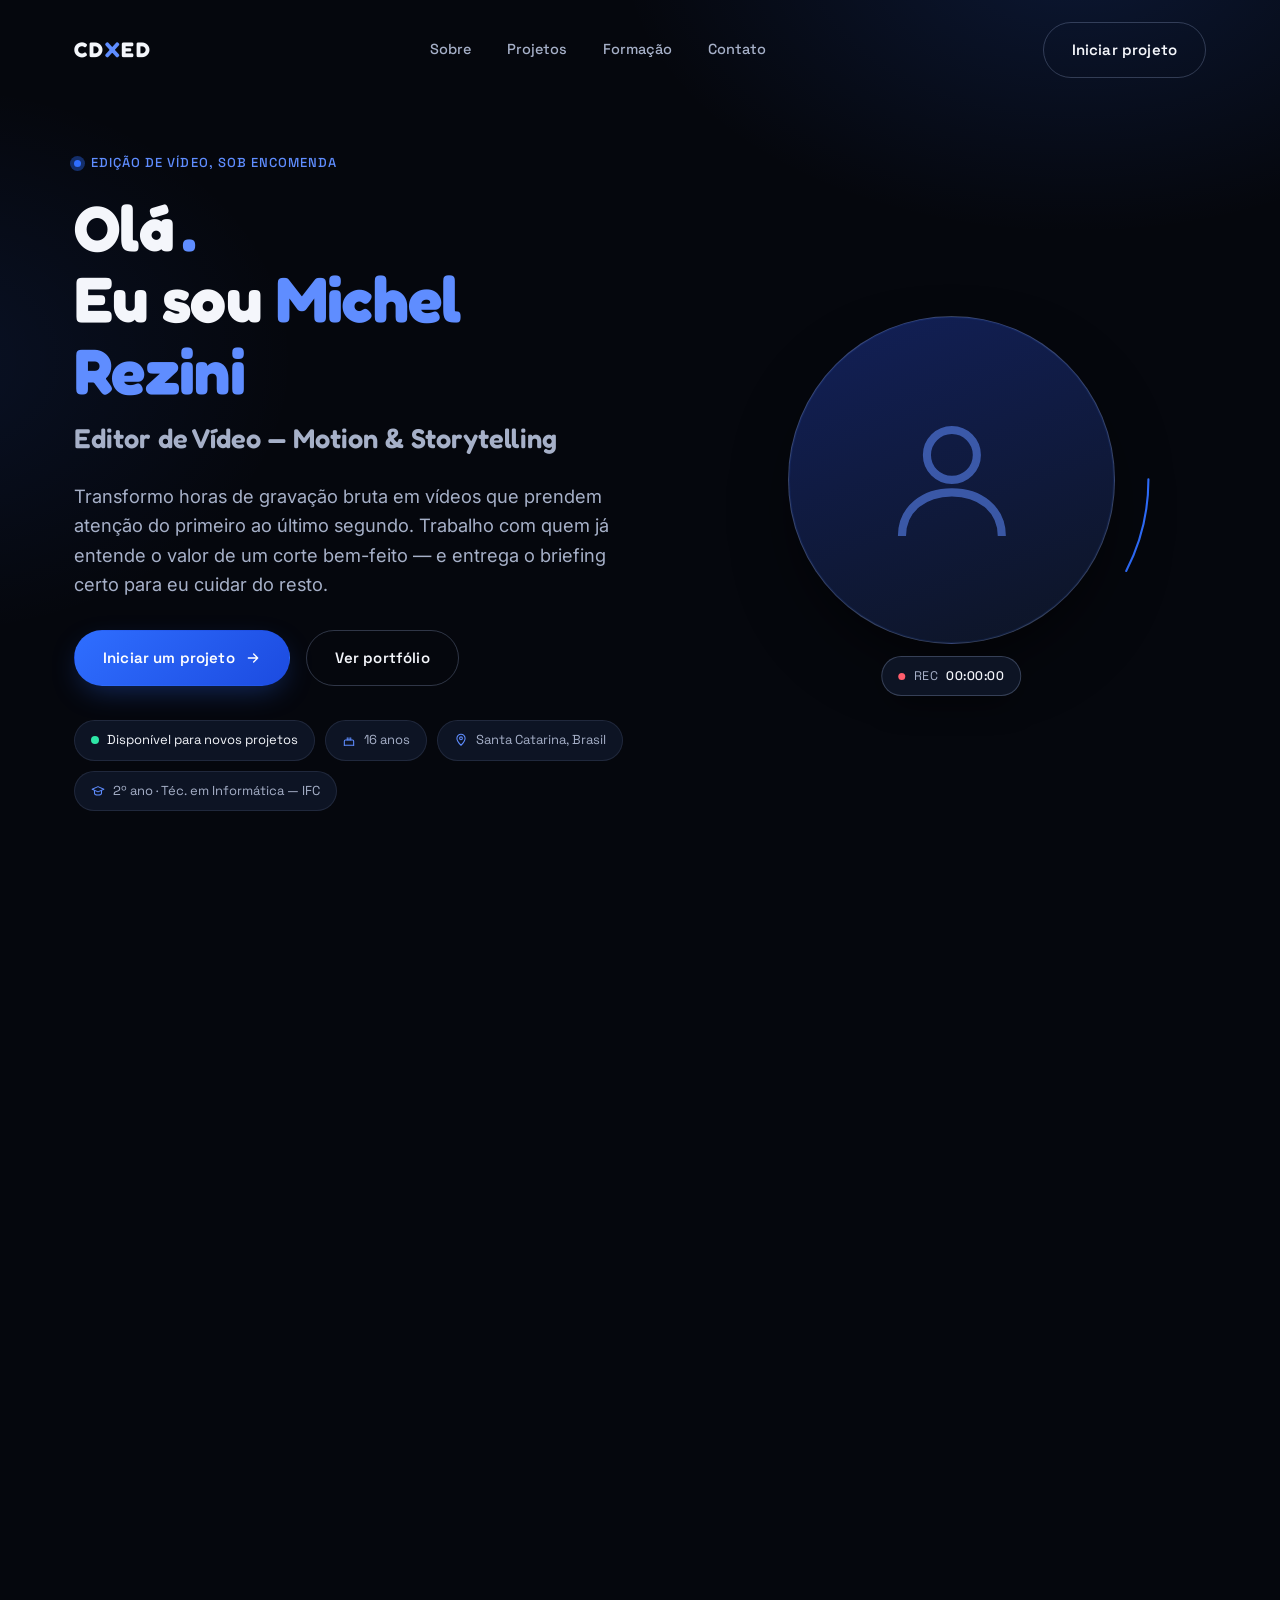
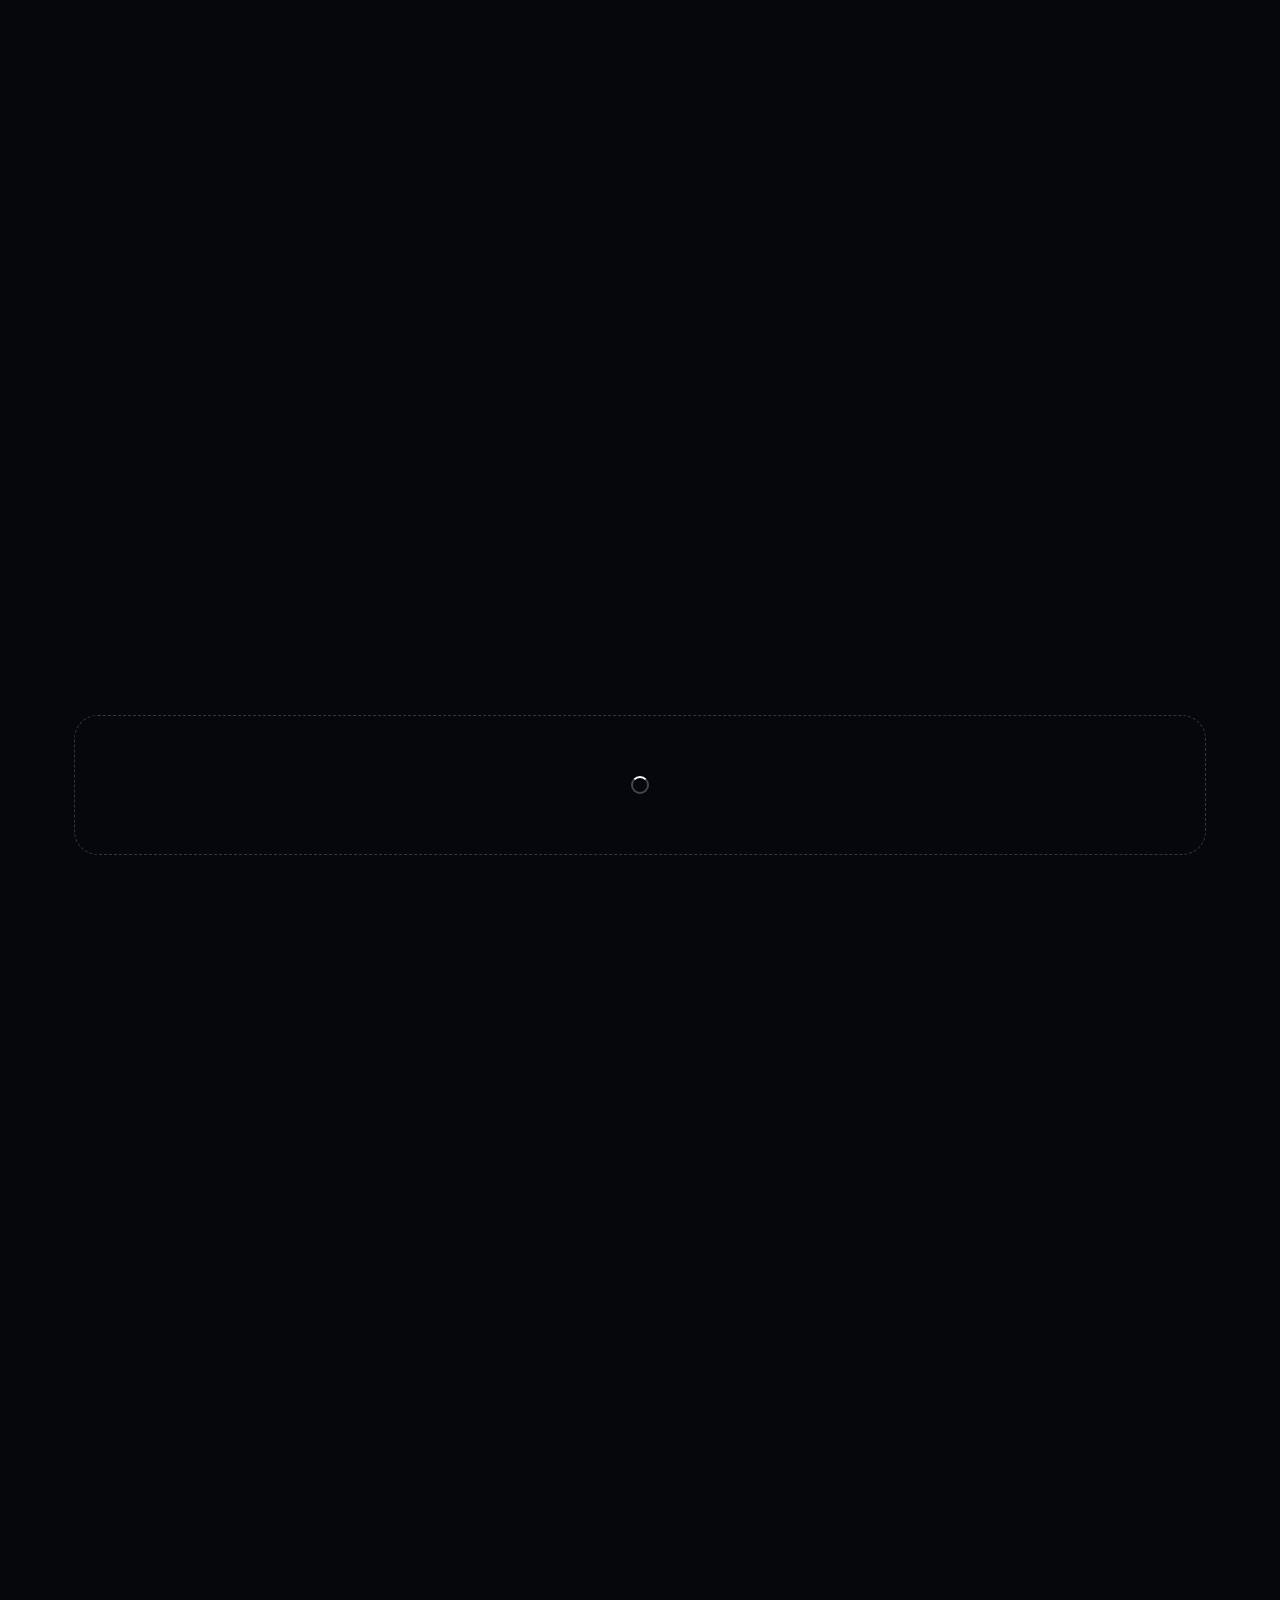
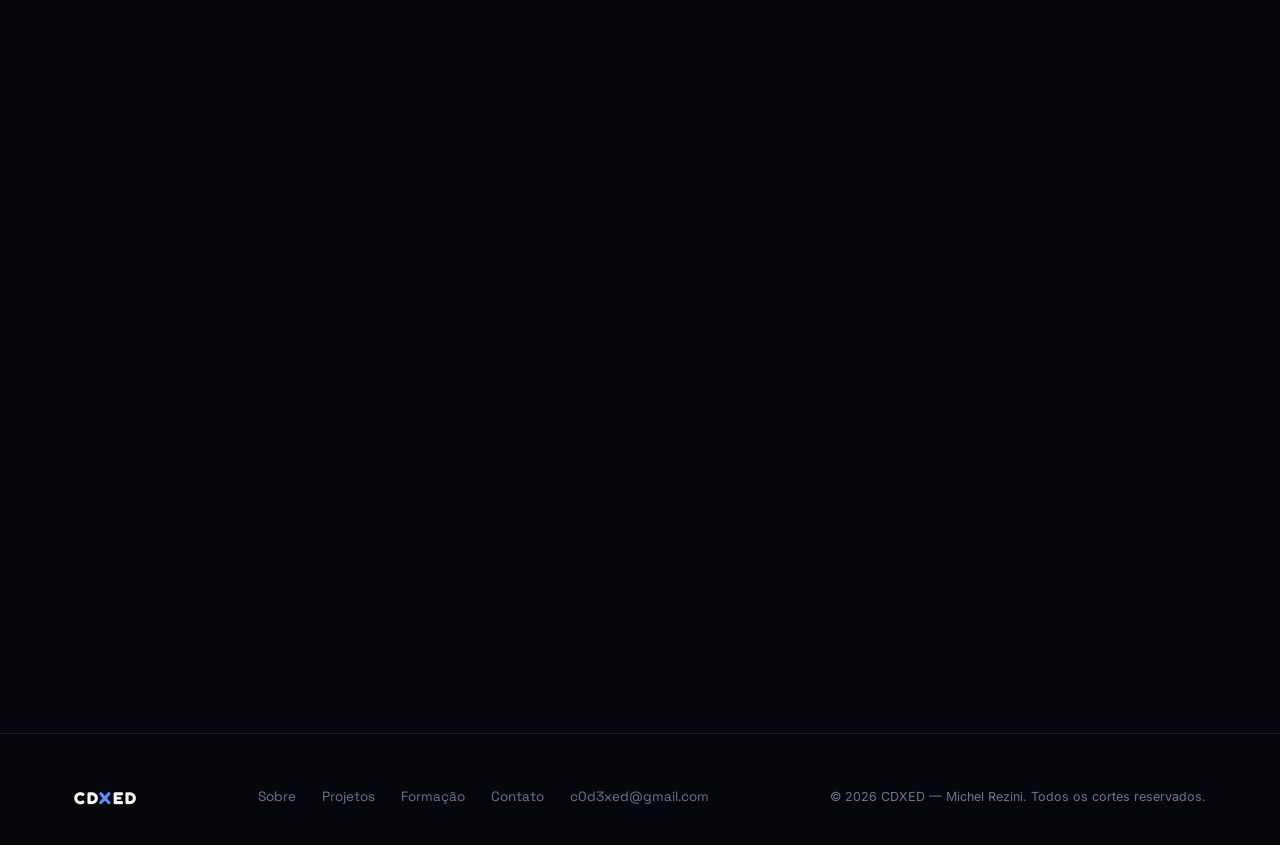
==== index.html @ 3e6a54b1 "UP" ====
<!DOCTYPE html>
<html lang="pt-BR">
<head>
<meta charset="UTF-8">
<meta name="viewport" content="width=device-width, initial-scale=1.0">
<title>CDXED — Michel Rezini | Editor de Vídeo</title>
<meta name="description" content="Portfólio de Michel Rezini (CDXED), editor de vídeo em Santa Catarina. Edição, motion e storytelling com Shotcut, Photoshop, Clipchamp e IA.">

<link rel="shortcut icon" href="favicon.png">
<link rel="icon" type="image/png" sizes="32x32" href="assets/favicon-32.png">
<link rel="icon" type="image/png" sizes="16x16" href="assets/favicon-16.png">
<link rel="apple-touch-icon" sizes="180x180" href="assets/favicon-180.png">
<link rel="icon" type="image/png" sizes="192x192" href="assets/favicon-192.png">

<link rel="preconnect" href="https://fonts.googleapis.com">
<link rel="preconnect" href="https://fonts.gstatic.com" crossorigin>
<link href="https://fonts.googleapis.com/css2?family=Fredoka:wght@500;600;700&family=Space+Grotesk:wght@500;600;700&family=Inter:wght@400;500;600&display=swap" rel="stylesheet">

<link rel="stylesheet" href="css/base.css">
<link rel="stylesheet" href="css/style.css">
</head>
<body>
<div class="ambient" aria-hidden="true"></div>

<!-- ============ NAV ============ -->
<header class="nav" id="siteNav">
  <div class="container">
    <a href="#top" class="logo">
      
      CD<span class="x">X</span>ED
    </a>

    <nav class="nav-links">
      <a href="#sobre">Sobre</a>
      <a href="#projetos">Projetos</a>
      <a href="#formacao">Formação</a>
      <a href="#contato">Contato</a>
    </nav>

    <div class="nav-cta">
      <a href="#contato" class="btn btn-ghost">Iniciar projeto</a>
      <button class="nav-burger" id="burgerBtn" aria-label="Abrir menu">
        <svg viewBox="0 0 24 24" fill="none" stroke="currentColor" stroke-width="1.8" stroke-linecap="round"><path d="M3 6h18M3 12h18M3 18h18"/></svg>
      </button>
    </div>
  </div>
</header>

<div class="mobile-menu" id="mobileMenu">
  <button class="nav-burger" id="burgerClose" style="position:absolute; top:26px; right:24px;" aria-label="Fechar menu">
    <svg viewBox="0 0 24 24" fill="none" stroke="currentColor" stroke-width="1.8" stroke-linecap="round"><path d="M5 5l14 14M19 5L5 19"/></svg>
  </button>
  <a href="#sobre">Sobre</a>
  <a href="#projetos">Projetos</a>
  <a href="#formacao">Formação</a>
  <a href="#contato">Contato</a>
  <a href="#contato" class="btn btn-primary">Iniciar projeto</a>
</div>

<main id="top">

  <!-- ============ HERO ============ -->
  <section class="hero">
    <div class="container">
      <div class="hero-copy reveal is-visible">
        <p class="eyebrow">Edição de vídeo, sob encomenda</p>
        <h1>
          <span class="hero-hello">Olá<span class="dot">.</span></span>
          Eu sou <span class="hero-name" id="heroName">Michel Rezini</span>
        </h1>
        <p class="role" id="heroRole">Editor de Vídeo — Motion &amp; Storytelling</p>
        <p class="lede" id="heroLede">Transformo horas de gravação bruta em vídeos que prendem atenção do primeiro ao último segundo. Trabalho com quem já entende o valor de um corte bem-feito — e entrega o briefing certo para eu cuidar do resto.</p>

        <div class="hero-actions">
          <a href="#contato" class="btn btn-primary">Iniciar um projeto
            <svg viewBox="0 0 24 24" fill="none" stroke="currentColor" stroke-width="2" stroke-linecap="round" stroke-linejoin="round"><path d="M5 12h14M13 6l6 6-6 6"/></svg>
          </a>
          <a href="#projetos" class="btn btn-ghost">Ver portfólio</a>
        </div>

        <div class="meta-chips" id="heroChips">
          <span class="chip status"><span class="pulse-dot"></span> <span id="chipAvailable">Disponível para novos projetos</span></span>
          <span class="chip"><svg viewBox="0 0 24 24" fill="none" stroke="currentColor" stroke-width="1.8" stroke-linecap="round" stroke-linejoin="round"><path d="M4 21v-7a2 2 0 0 1 2-2h12a2 2 0 0 1 2 2v7"/><path d="M4 21h16"/><path d="M9 12V8M15 12V8M12 12V8"/></svg><span id="chipAge">16 anos</span></span>
          <span class="chip"><svg viewBox="0 0 24 24" fill="none" stroke="currentColor" stroke-width="1.8" stroke-linecap="round" stroke-linejoin="round"><path d="M12 21s7-6.6 7-12a7 7 0 1 0-14 0c0 5.4 7 12 7 12z"/><circle cx="12" cy="9" r="2.4"/></svg><span id="chipLocation">Santa Catarina, Brasil</span></span>
          <span class="chip"><svg viewBox="0 0 24 24" fill="none" stroke="currentColor" stroke-width="1.8" stroke-linecap="round" stroke-linejoin="round"><path d="M2 9l10-4.5L22 9l-10 4.5L2 9z"/><path d="M6 11.2V16c0 1.3 2.7 3 6 3s6-1.7 6-3v-4.8"/></svg><span id="chipEdu">2º ano · Téc. em Informática — IFC</span></span>
        </div>
      </div>

      <div class="hero-visual reveal is-visible">
        <div class="ring-wrap" aria-hidden="true">
          <svg viewBox="0 0 400 400">
            <g id="tickGroup"></g>
            <circle cx="200" cy="200" r="188" fill="none" class="ring-arc" stroke-width="2" stroke-dasharray="90 1090" stroke-linecap="round"/>
          </svg>
        </div>
        <div class="photo-frame">
          <img id="profilePhoto" src="" alt="Foto de Michel Rezini" style="display:none;">
          <div class="avatar-fallback" id="avatarFallback">
            <svg viewBox="0 0 24 24" fill="none" stroke="currentColor" stroke-width="1.3"><circle cx="12" cy="8" r="4"/><path d="M4 21c0-4.4 3.6-7 8-7s8 2.6 8 7"/></svg>
          </div>
        </div>
        <div class="rec-badge"><span class="dot"></span> REC <b id="recTimer">00:00:00</b></div>
      </div>
    </div>
  </section>

  <!-- ============ TOOLS STRIP ============ -->
  <section class="tools-strip reveal">
    <div class="container">
      <span class="label">Caixa de ferramentas</span>
      <div id="toolsRow" style="display:contents;"></div>
    </div>
  </section>

  <!-- ============ ABOUT ============ -->
  <section class="section" id="sobre">
    <div class="container">
      <div class="about-grid">
        <div class="about-bio reveal">
          <p class="eyebrow"><span class="tc">00:01</span> — Sobre mim</p>
          <h2>Histórias começam no papel.<br>Ganham vida na timeline.</h2>
          <div id="bioText">
            <p>Estudo em tempo integral no Instituto Federal Catarinense (IFC), cursando o Ensino Médio integrado ao Técnico em Informática. Foi entre scripts e projetos de tecnologia que entendi o real papel da edição: não é sobre efeito, é sobre decisão — o que entra, o que sai, e o que faz quem assiste continuar assistindo.</p>
            <p>Uso Shotcut, Photoshop, Clipchamp e Inteligência Artificial como extensão do processo criativo, sempre em busca do corte certo, no tempo certo, para a história certa.</p>
          </div>

          <div class="about-meta">
            <div class="row"><svg viewBox="0 0 24 24" fill="none" stroke="currentColor" stroke-width="1.8" stroke-linecap="round" stroke-linejoin="round"><path d="M4 21v-7a2 2 0 0 1 2-2h12a2 2 0 0 1 2 2v7"/><path d="M4 21h16"/><path d="M9 12V8M15 12V8M12 12V8"/></svg><span><b id="metaAge">16 anos</span></b></div>
            <div class="row"><svg viewBox="0 0 24 24" fill="none" stroke="currentColor" stroke-width="1.8" stroke-linecap="round" stroke-linejoin="round"><path d="M12 21s7-6.6 7-12a7 7 0 1 0-14 0c0 5.4 7 12 7 12z"/><circle cx="12" cy="9" r="2.4"/></svg><span><b id="metaLocation">Santa Catarina, Brasil</b></span></div>
            <div class="row"><svg viewBox="0 0 24 24" fill="none" stroke="currentColor" stroke-width="1.8" stroke-linecap="round" stroke-linejoin="round"><path d="M2 9l10-4.5L22 9l-10 4.5L2 9z"/><path d="M6 11.2V16c0 1.3 2.7 3 6 3s6-1.7 6-3v-4.8"/></svg><span><b id="metaEdu">2º ano · Téc. em Informática — IFC</b> — Ensino Médio integrado, tempo integral (IFC)</span></div>
          </div>

          <div class="stats-row" id="statsRow">
            <div class="stat-card"><div class="stat-num" id="statProjects">0<span class="suffix">+</span></div><div class="stat-label">Projetos entregues</div></div>
            <div class="stat-card"><div class="stat-num" id="statCerts">0<span class="suffix">+</span></div><div class="stat-label">Certificados</div></div>
            <div class="stat-card"><div class="stat-num" id="statSkills">0<span class="suffix">+</span></div><div class="stat-label">Ferramentas</div></div>
          </div>
        </div>

        <div class="skills-panel reveal">
          <h3>Domínio técnico</h3>
          <div id="skillsList"></div>
        </div>
      </div>
    </div>
  </section>

  <!-- ============ PROJECTS ============ -->
  <section class="section" id="projetos">
    <div class="container">
      <div class="section-head reveal">
        <div>
          <p class="eyebrow"><span class="tc">00:02</span> — Projetos</p>
          <h2>Cada entrega é um argumento a seu favor.</h2>
          <p class="lede">Trabalhos reais, com prazos reais e clientes reais. Assista, compare, e decida se o próximo corte deveria ser o seu.</p>
        </div>
      </div>
      <div class="projects-grid reveal-stagger" id="projectsGrid">
        <div class="empty-state" style="grid-column:1/-1;">
          <div class="spinner" style="margin:0 auto;"></div>
        </div>
      </div>
    </div>
  </section>

  <!-- ============ CERTIFICATES ============ -->
  <section class="section" id="formacao">
    <div class="container">
      <div class="section-head reveal">
        <div>
          <p class="eyebrow"><span class="tc">00:03</span> — Formação</p>
          <h2>Bases construídas antes de cada export.</h2>
          <p class="lede">Certificações e cursos que sustentam cada decisão técnica por trás da edição.</p>
        </div>
      </div>
      <div class="timeline reveal" id="certTimeline"><div class="spinner" style="margin:0 auto;"></div></div>
    </div>
  </section>

  <!-- ============ CONTACT ============ -->
  <section class="section" id="contato">
    <div class="container">
      <div class="contact-panel reveal">
        <p class="eyebrow" style="justify-content:center;"><span class="tc">00:04</span> — Contato</p>
        <h2>Ideias boas não esperam.<br>Prazos bons, também não.</h2>
        <p class="lede">Não entro em qualquer briefing — entro nos que têm potencial de virar um vídeo memorável. Me conte o objetivo, o prazo e o material bruto que você tem; eu devolvo o caminho mais direto até um corte final que funciona. Alinho poucos projetos por vez para manter a qualidade de cada entrega — se as vagas do mês fecharem, você entra na fila do próximo ciclo.</p>

        <div class="contact-actions">
          <a class="btn btn-primary" id="mailBtn" href="mailto:c0d3xed@gmail.com?subject=Novo%20projeto%20de%20edi%C3%A7%C3%A3o&body=Ol%C3%A1%20Michel%2C%0D%0A%0D%0AQuero%20conversar%20sobre%20um%20projeto.%0D%0A%0D%0AObjetivo%3A%20%0D%0APrazo%3A%20%0D%0AMaterial%20bruto%20dispon%C3%ADvel%3A%20">
            <svg viewBox="0 0 24 24" fill="none" stroke="currentColor" stroke-width="1.8" stroke-linecap="round" stroke-linejoin="round"><rect x="3" y="5" width="18" height="14" rx="2.5"/><path d="M3.5 6.5L12 13l8.5-6.5"/></svg>
            Enviar e-mail
          </a>
          <button class="btn btn-ghost" id="discordBtn">
            <svg xmlns="http://www.w3.org/2000/svg" width="16" height="16" fill="currentColor" class="bi bi-discord" viewBox="0 0 16 16">
  <path d="M13.545 2.907a13.2 13.2 0 0 0-3.257-1.011.05.05 0 0 0-.052.025c-.141.25-.297.577-.406.833a12.2 12.2 0 0 0-3.658 0 8 8 0 0 0-.412-.833.05.05 0 0 0-.052-.025c-1.125.194-2.22.534-3.257 1.011a.04.04 0 0 0-.021.018C.356 6.024-.213 9.047.066 12.032q.003.022.021.037a13.3 13.3 0 0 0 3.995 2.02.05.05 0 0 0 .056-.019q.463-.63.818-1.329a.05.05 0 0 0-.01-.059l-.018-.011a9 9 0 0 1-1.248-.595.05.05 0 0 1-.02-.066l.015-.019q.127-.095.248-.195a.05.05 0 0 1 .051-.007c2.619 1.196 5.454 1.196 8.041 0a.05.05 0 0 1 .053.007q.121.1.248.195a.05.05 0 0 1-.004.085 8 8 0 0 1-1.249.594.05.05 0 0 0-.03.03.05.05 0 0 0 .003.041c.24.465.515.909.817 1.329a.05.05 0 0 0 .056.019 13.2 13.2 0 0 0 4.001-2.02.05.05 0 0 0 .021-.037c.334-3.451-.559-6.449-2.366-9.106a.03.03 0 0 0-.02-.019m-8.198 7.307c-.789 0-1.438-.724-1.438-1.612s.637-1.613 1.438-1.613c.807 0 1.45.73 1.438 1.613 0 .888-.637 1.612-1.438 1.612m5.316 0c-.788 0-1.438-.724-1.438-1.612s.637-1.613 1.438-1.613c.807 0 1.451.73 1.438 1.613 0 .888-.631 1.612-1.438 1.612"/>
</svg>
            Chamar no Discord
          </button>
        </div>

        <div class="contact-copy-row">
          <span class="copy-item" data-copy="c0d3xed@gmail.com">
            <svg viewBox="0 0 24 24" fill="none" stroke="currentColor" stroke-width="1.8" stroke-linecap="round" stroke-linejoin="round"><rect x="8" y="8" width="13" height="13" rx="2.3"/><path d="M16 8V5.5A2.5 2.5 0 0 0 13.5 3H5.5A2.5 2.5 0 0 0 3 5.5v8A2.5 2.5 0 0 0 5.5 16H8"/></svg>
            c0d3xed@gmail.com
          </span>
          <span class="copy-item" data-copy="c0d3xx">
            <svg viewBox="0 0 24 24" fill="none" stroke="currentColor" stroke-width="1.8" stroke-linecap="round" stroke-linejoin="round"><rect x="8" y="8" width="13" height="13" rx="2.3"/><path d="M16 8V5.5A2.5 2.5 0 0 0 13.5 3H5.5A2.5 2.5 0 0 0 3 5.5v8A2.5 2.5 0 0 0 5.5 16H8"/></svg>
            @c0d3xx (Discord)
          </span>
        </div>
      </div>
    </div>
  </section>
</main>

<footer class="site-footer">
  <div class="container">
    <a href="#top" class="logo" style="font-size:17px;">
      CD<span class="x">X</span>ED
    </a>
    <nav class="footer-links">
      <a href="#sobre">Sobre</a>
      <a href="#projetos">Projetos</a>
      <a href="#formacao">Formação</a>
      <a href="#contato">Contato</a>
      <a href="mailto:c0d3xed@gmail.com">c0d3xed@gmail.com</a>
    </nav>
    <span class="footer-copy" id="footerCopy">© 2026 CDXED — Michel Rezini. Todos os cortes reservados.</span>
  </div>
</footer>

<!-- Project modal -->
<div class="modal-overlay" id="projectModal">
  <div class="modal-box" id="modalBox" style="position:relative;">
    <button class="modal-close" id="modalCloseBtn" aria-label="Fechar">
      <svg viewBox="0 0 24 24" fill="none" stroke="currentColor" stroke-width="1.8" stroke-linecap="round"><path d="M5 5l14 14M19 5L5 19"/></svg>
    </button>
    <div class="modal-video" id="modalVideoWrap"></div>
    <div class="modal-content" id="modalContent"></div>
  </div>
</div>

<!-- <div class="toast" id="toast"><span class="toast-dot"></span><span id="toastMsg"></span></div> -->

<script type="module" src="js/main.js"></script>
</body>
</html>
---- css/base.css ----
/* ==========================================================================
   CDXED — Base Design System
   Tokens, reset, typography and shared components used across
   the public site (index.html) and the admin panel (admin.html)
   ========================================================================== */

:root{
  /* ---- Color: deep navy-blue system ---- */
  --void:        #05070d;   /* page background */
  --surface:     #090e1a;   /* alt section background */
  --surface-2:   #0d1424;   /* cards */
  --elevated:    #121a30;   /* inputs / elevated hover */
  --line:        rgba(150,166,204,.14);
  --line-strong: rgba(150,166,204,.30);

  --blue:        #2f6eff;   /* primary electric blue (brand) */
  --blue-bright: #5f8dff;   /* hover state */
  --blue-deep:   #122058;   /* deep shadow blue */
  --blue-glow:   rgba(47,110,255,.38);

  --ink:         #f4f6fb;   /* primary text */
  --ink-dim:     #a6b0c8;   /* secondary text */
  --ink-faint:   #6b7590;   /* tertiary / captions */

  --danger:      #ff5d6c;
  --danger-dim:  rgba(255,93,108,.14);
  --success:     #2ee6a6;
  --success-dim: rgba(46,230,166,.14);

  /* ---- Type ---- */
  --font-logo:    'Fredoka', sans-serif;
  --font-display: 'Fredoka', sans-serif;
  --font-ui:      'Space Grotesk', sans-serif;
  --font-body:    'Inter', sans-serif;

  /* ---- Shape / rhythm ---- */
  --radius-sm: 10px;
  --radius-md: 16px;
  --radius-lg: 24px;
  --radius-pill: 999px;
  --container: 1180px;
  --ease: cubic-bezier(.16,.8,.24,1);
}

*, *::before, *::after{ box-sizing: border-box; }
html{ scroll-behavior: smooth; }
@media (prefers-reduced-motion: reduce){
  html{ scroll-behavior: auto; }
  *, *::before, *::after{
    animation-duration: 0.001ms !important;
    animation-iteration-count: 1 !important;
    transition-duration: 0.001ms !important;
    scroll-behavior: auto !important;
  }
}

body{
  margin: 0;
  background: var(--void);
  color: var(--ink);
  font-family: var(--font-body);
  font-weight: 400;
  line-height: 1.6;
  -webkit-font-smoothing: antialiased;
  overflow-x: hidden;
}

img, video{ max-width: 100%; display: block; }
a{ color: inherit; text-decoration: none; }
button{ font-family: inherit; cursor: pointer; }
ul{ list-style: none; margin: 0; padding: 0; }
input, textarea, select, button{ color: inherit; }

::selection{ background: var(--blue); color: #fff; }

/* Ambient background: soft radial glows, fixed so they read as atmosphere,
   not decoration on every section */
.ambient{
  position: fixed;
  inset: 0;
  z-index: 0;
  pointer-events: none;
  background:
    radial-gradient(760px 480px at 84% -6%, rgba(47,110,255,.16), transparent 60%),
    radial-gradient(620px 460px at -6% 40%, rgba(47,110,255,.10), transparent 60%),
    var(--void);
}

/* ---- Layout helpers ---- */
.container{
  max-width: var(--container);
  margin: 0 auto;
  padding: 0 24px;
  position: relative;
  z-index: 1;
}
.section{ padding: 120px 0; position: relative; z-index: 1; }
@media (max-width: 720px){ .section{ padding: 80px 0; } }

.eyebrow{
  display: inline-flex;
  align-items: center;
  gap: 10px;
  font-family: var(--font-ui);
  font-weight: 500;
  font-size: 13px;
  letter-spacing: .08em;
  text-transform: uppercase;
  color: var(--blue-bright);
  margin: 0 0 18px;
}
.eyebrow::before{
  content: '';
  width: 7px; height: 7px;
  border-radius: 50%;
  background: var(--blue);
  box-shadow: 0 0 0 4px var(--blue-glow);
}
.eyebrow .tc{ color: var(--ink-faint); font-weight: 400; }

h1,h2,h3,h4{
  font-family: var(--font-display);
  font-weight: 600;
  line-height: 1.12;
  margin: 0 0 18px;
  letter-spacing: -0.01em;
}
h1{ font-weight: 700; font-size: clamp(2.4rem, 5vw, 4.2rem); }
h2{ font-size: clamp(1.9rem, 3.4vw, 2.8rem); }
h3{ font-size: 1.35rem; }

p{ margin: 0 0 16px; color: var(--ink-dim); }
.lede{ font-size: 1.15rem; color: var(--ink-dim); max-width: 640px; }
small, .caption{ font-family: var(--font-body); font-weight: 500; font-size: 13px; color: var(--ink-faint); }

/* ---- Buttons ---- */
.btn{
  font-family: var(--font-ui);
  font-weight: 600;
  font-size: 15px;
  letter-spacing: .01em;
  padding: 15px 28px;
  border-radius: var(--radius-pill);
  border: 1px solid transparent;
  display: inline-flex;
  align-items: center;
  gap: 10px;
  transition: transform .35s var(--ease), box-shadow .35s var(--ease), background .35s var(--ease), border-color .35s var(--ease), color .35s var(--ease);
  white-space: nowrap;
}
.btn svg{ width: 16px; height: 16px; flex: none; }
.btn-primary{
  background: linear-gradient(135deg, var(--blue), #1c4be0);
  color: #fff;
  box-shadow: 0 10px 30px -8px var(--blue-glow);
}
.btn-primary:hover{ transform: translateY(-2px); box-shadow: 0 16px 36px -8px var(--blue-glow); }
.btn-ghost{
  background: transparent;
  color: var(--ink);
  border-color: var(--line-strong);
}
.btn-ghost:hover{ border-color: var(--blue-bright); color: var(--blue-bright); transform: translateY(-2px); }
.btn-sm{ padding: 10px 18px; font-size: 13px; }
.btn-danger{ background: var(--danger-dim); color: var(--danger); border-color: rgba(255,93,108,.3); }
.btn-danger:hover{ background: rgba(255,93,108,.22); }
.btn:disabled{ opacity: .5; cursor: not-allowed; transform: none !important; }
.btn-block{ width: 100%; justify-content: center; }

/* ---- Cards & form fields (shared by admin) ---- */
.field{ margin-bottom: 18px; }
.field label{
  display: block;
  font-family: var(--font-ui);
  font-weight: 500;
  font-size: 13px;
  color: var(--ink-dim);
  margin-bottom: 8px;
}
.field input,
.field textarea,
.field select{
  width: 100%;
  background: var(--elevated);
  border: 1px solid var(--line-strong);
  border-radius: var(--radius-sm);
  padding: 13px 15px;
  font-family: var(--font-body);
  font-size: 14.5px;
  color: var(--ink);
  transition: border-color .25s var(--ease), box-shadow .25s var(--ease);
}
.field textarea{ resize: vertical; min-height: 100px; line-height: 1.55; }
.field input:focus,
.field textarea:focus,
.field select:focus{
  outline: none;
  border-color: var(--blue);
  box-shadow: 0 0 0 3px var(--blue-glow);
}
.field-row{ display: grid; grid-template-columns: 1fr 1fr; gap: 16px; }
@media (max-width: 560px){ .field-row{ grid-template-columns: 1fr; } }
.field-hint{ font-size: 12.5px; color: var(--ink-faint); margin-top: 6px; }

/* Focus visibility for keyboard users */
a:focus-visible, button:focus-visible, input:focus-visible, textarea:focus-visible{
  outline: 2px solid var(--blue-bright);
  outline-offset: 2px;
}

/* ---- Reveal-on-scroll ---- */
.reveal{
  opacity: 0;
  transform: translateY(28px);
  transition: opacity .8s var(--ease), transform .8s var(--ease);
}
.reveal.is-visible{ opacity: 1; transform: translateY(0); }
.reveal-stagger > *{ transition-delay: calc(var(--i, 0) * 90ms); }

/* ---- Scrollbar ---- */
::-webkit-scrollbar{ width: 10px; height: 10px; }
::-webkit-scrollbar-track{ background: var(--void); }
::-webkit-scrollbar-thumb{ background: #1c2740; border-radius: 10px; }
::-webkit-scrollbar-thumb:hover{ background: var(--blue-deep); }

/* ---- Loader spinner (shared) ---- */
.spinner{
  width: 18px; height: 18px;
  border-radius: 50%;
  border: 2px solid rgba(255,255,255,.25);
  border-top-color: #fff;
  animation: spin .8s linear infinite;
}
@keyframes spin{ to{ transform: rotate(360deg); } }

/* ---- Toast ----
.toast{
  position: fixed;
  left: 50%;
  bottom: 40px;
  transform: translate(-50%, 120%);
  background: var(--surface-2);
  border: 1px solid var(--line-strong);
  color: var(--ink);
  font-family: var(--font-ui);
  font-size: 14px;
  padding: 14px 22px;
  border-radius: var(--radius-pill);
  box-shadow: 0 20px 50px -12px rgba(0,0,0,.6);
  z-index: 999;
  transition: transform .45s var(--ease);
  display: flex; align-items: center; gap: 10px;
}
.toast.show{ transform: translate(-50%, 0); }
.toast.ok{ border-color: rgba(46,230,166,.35); }
.toast.ok .toast-dot{ background: var(--success); }
.toast.err{ border-color: rgba(255,93,108,.35); }
.toast.err .toast-dot{ background: var(--danger); }
.toast-dot{ width: 8px; height: 8px; border-radius: 50%; background: var(--blue); flex: none; } */
---- css/style.css ----
/* ==========================================================================
   CDXED — Public Site Styles
   ========================================================================== */

/* ---------------- Nav ---------------- */
.nav{
  position: fixed; top: 0; left: 0; right: 0; z-index: 100;
  padding: 22px 0;
  transition: padding .4s var(--ease), background .4s var(--ease), border-color .4s var(--ease);
  border-bottom: 1px solid transparent;
}
.nav.scrolled{
  padding: 14px 0;
  background: rgba(5,7,13,.72);
  backdrop-filter: blur(14px) saturate(140%);
  border-bottom: 1px solid var(--line);
}
.nav .container{ display: flex; align-items: center; justify-content: space-between; }
.logo{ display: flex; align-items: center; font-family: var(--font-logo); font-weight: 700; font-size: 21px; letter-spacing: .1em; }

.x{ color: var(--blue-bright); }

.nav-links{ display: flex; align-items: center; gap: 36px; }
.nav-links a{
  font-family: var(--font-ui); font-weight: 500; font-size: 14.5px;
  color: var(--ink-dim); position: relative; padding: 4px 0;
  transition: color .3s var(--ease);
}
.nav-links a::after{
  content:''; position:absolute; left:0; bottom:-2px; width:0; height:2px;
  background: var(--blue-bright); transition: width .3s var(--ease);
}
.nav-links a:hover{ color: var(--ink); }
.nav-links a:hover::after{ width: 100%; }

.nav-cta{ display: flex; align-items: center; gap: 18px; }
.nav-burger{
  display: none; width: 42px; height: 42px; border-radius: 50%;
  border: 1px solid var(--line-strong); background: var(--surface-2);
  align-items: center; justify-content: center;
}
.nav-burger svg{ width: 18px; height: 18px; }

.mobile-menu{
  position: fixed; inset: 0; z-index: 99;
  background: rgba(5,7,13,.98); backdrop-filter: blur(10px);
  display: flex; flex-direction: column; align-items: center; justify-content: center; gap: 30px;
  opacity: 0; pointer-events: none; transform: translateY(-8px);
  transition: opacity .35s var(--ease), transform .35s var(--ease);
}
.mobile-menu.open{ opacity: 1; pointer-events: auto; transform: translateY(0); }
.mobile-menu a{ font-family: var(--font-ui); font-weight: 500; font-size: 26px; color: var(--ink); }
.mobile-menu .btn{ margin-top: 10px; }

/* ---------------- Hero ---------------- */
.hero{
  min-height: 100vh;
  display: flex; align-items: center;
  padding-top: 140px; padding-bottom: 80px;
  position: relative; z-index: 1;
}
.hero .container{
  display: grid; grid-template-columns: 1.05fr .95fr; gap: 60px; align-items: center;
}
.hero-hello{ display: flex; align-items: baseline; gap: 8px; }
.hero-hello .dot{ color: var(--blue-bright); }
.hero-name{ color: var(--blue-bright); font-style: normal; }
.hero h1{ margin-bottom: 10px; }
.hero .role{
  font-family: var(--font-display); font-weight: 600; font-size: clamp(1.3rem,2.2vw,1.7rem);
  color: var(--ink-dim); margin: 0 0 22px;
}
.hero-actions{ display: flex; gap: 16px; margin: 30px 0 34px; flex-wrap: wrap; }

.meta-chips{ display: flex; flex-wrap: wrap; gap: 10px; }
.chip{
  display: inline-flex; align-items: center; gap: 8px;
  padding: 9px 16px; border-radius: var(--radius-pill);
  background: var(--surface-2); border: 1px solid var(--line);
  font-family: var(--font-ui); font-size: 13px; color: var(--ink-dim);
}
.chip svg{ width: 14px; height: 14px; color: var(--blue-bright); flex: none; }
.chip.status{ color: var(--ink); }
.chip.status .pulse-dot{
  width: 8px; height: 8px; border-radius: 50%; background: var(--success);
  box-shadow: 0 0 0 0 rgba(46,230,166,.6);
  animation: pulseDot 2s infinite;
}
@keyframes pulseDot{
  0%{ box-shadow: 0 0 0 0 rgba(46,230,166,.55); }
  70%{ box-shadow: 0 0 0 8px rgba(46,230,166,0); }
  100%{ box-shadow: 0 0 0 0 rgba(46,230,166,0); }
}

/* --- hero visual: signature timeline-ring portrait --- */
.hero-visual{ position: relative; width: 100%; max-width: 420px; margin: 0 auto; aspect-ratio: 1/1; }
.ring-wrap{
  position: absolute; inset: 0;
  animation: ringSpin 90s linear infinite;
}
@media (prefers-reduced-motion: reduce){ .ring-wrap{ animation: none; } }
@keyframes ringSpin{ to{ transform: rotate(360deg); } }
.ring-wrap svg{ width: 100%; height: 100%; }
.ring-tick{ stroke: var(--line-strong); }
.ring-tick.accent{ stroke: var(--blue-bright); }
.ring-arc{ stroke: var(--blue); }

.photo-frame{
  position: absolute; inset: 11%;
  border-radius: 50%;
  overflow: hidden;
  background: linear-gradient(160deg, var(--blue-deep), var(--surface-2));
  border: 1px solid var(--line-strong);
  box-shadow: 0 30px 70px -20px rgba(0,0,0,.7), 0 0 0 1px rgba(47,110,255,.1) inset;
}
.photo-frame img{ width: 100%; height: 100%; object-fit: cover; }
.photo-frame .avatar-fallback{ width: 100%; height: 100%; display: flex; align-items: center; justify-content: center; }
.photo-frame .avatar-fallback svg{ width: 46%; height: 46%; color: var(--blue-bright); opacity: .55; }

.rec-badge{
  position: absolute; left: 50%; bottom: -6px; transform: translateX(-50%);
  display: flex; align-items: center; gap: 8px;
  background: var(--surface-2); border: 1px solid var(--line-strong);
  padding: 9px 16px; border-radius: var(--radius-pill);
  font-family: var(--font-ui); font-size: 12.5px; letter-spacing: .04em; color: var(--ink-dim);
  box-shadow: 0 14px 30px -10px rgba(0,0,0,.6);
  white-space: nowrap;
}
.rec-badge .dot{ width: 7px; height: 7px; border-radius: 50%; background: var(--danger); animation: recBlink 1.4s infinite; }
@keyframes recBlink{ 0%,100%{ opacity:1; } 50%{ opacity:.25; } }
@media (prefers-reduced-motion: reduce){ .rec-badge .dot{ animation: none; } }
.rec-badge b{ color: var(--ink); font-variant-numeric: tabular-nums; font-weight: 500; }

/* ---------------- Tools strip ---------------- */
.tools-strip{ padding: 50px 0; border-top: 1px solid var(--line); border-bottom: 1px solid var(--line); position: relative; z-index: 1; }
.tools-strip .container{ display: flex; align-items: center; gap: 20px; flex-wrap: wrap; justify-content: center; }
.tools-strip .label{ font-family: var(--font-ui); font-size: 12.5px; color: var(--ink-faint); letter-spacing: .08em; text-transform: uppercase; margin-right: 6px; }
.tool-pill{
  display: inline-flex; align-items: center; gap: 9px;
  padding: 10px 18px; border-radius: var(--radius-pill);
  background: var(--surface-2); border: 1px solid var(--line);
  font-family: var(--font-ui); font-weight: 500; font-size: 13.5px; color: var(--ink-dim);
  transition: border-color .3s var(--ease), color .3s var(--ease), transform .3s var(--ease);
}
.tool-pill:hover{ border-color: var(--blue-bright); color: var(--ink); transform: translateY(-2px); }
.tool-pill svg{ width: 16px; height: 16px; color: var(--blue-bright); }

/* ---------------- About ---------------- */
.about-grid{ display: grid; grid-template-columns: 1.1fr .9fr; gap: 70px; align-items: start; }
.about-bio p{ font-size: 1.03rem; }
.about-meta{ margin-top: 26px; display: flex; flex-direction: column; gap: 14px; }
.about-meta .row{ display: grid; grid-template-columns: 20px 1fr; gap: 12px; align-items: flex-start; font-size: 14.5px; color: var(--ink-dim); line-height: 1.5; }
.about-meta .row:nth-child(2) { align-items: center; }
.about-meta svg{ width: 18px; height: 18px; color: var(--blue-bright); flex: none; margin-top: 2px; }
.about-meta b{ color: var(--ink); font-weight: 500; }


.stats-row{ display: grid; grid-template-columns: repeat(3,1fr); gap: 18px; margin-top: 40px; }
.stat-card{
  background: var(--surface-2); border: 1px solid var(--line); border-radius: var(--radius-md);
  padding: 22px 18px; text-align: left;
}
.stat-num{ font-family: var(--font-display); font-weight: 700; font-size: 2.1rem; color: var(--ink); display: flex; align-items: baseline; gap: 2px; }
.stat-num .suffix{ color: var(--blue-bright); font-size: 1.3rem; }
.stat-label{ font-family: var(--font-ui); font-size: 12.5px; color: var(--ink-faint); margin-top: 6px; }

.skills-panel{
  background: var(--surface-2); border: 1px solid var(--line); border-radius: var(--radius-lg);
  padding: 32px;
}
.skills-panel h3{ font-family: var(--font-ui); font-size: 14px; letter-spacing:.06em; text-transform: uppercase; color: var(--ink-faint); font-weight: 500; margin-bottom: 24px; }
.skill-item{ margin-bottom: 20px; }
.skill-item:last-child{ margin-bottom: 0; }
.skill-top{ display: flex; justify-content: space-between; margin-bottom: 8px; font-family: var(--font-ui); font-size: 14px; }
.skill-top span:first-child{ color: var(--ink); font-weight: 500; }
.skill-top span:last-child{ color: var(--blue-bright); }
.skill-track{ height: 7px; background: var(--elevated); border-radius: var(--radius-pill); overflow: hidden; }
.skill-fill{
  height: 100%; width: 0%; border-radius: var(--radius-pill);
  background: linear-gradient(90deg, var(--blue-deep), var(--blue-bright));
  transition: width 1.1s var(--ease);
}

/* ---------------- Projects ---------------- */
.section-head{ display: flex; justify-content: space-between; align-items: flex-end; gap: 30px; margin-bottom: 54px; flex-wrap: wrap; }
.section-head .lede{ margin-top: 12px; }
.projects-grid{ display: grid; grid-template-columns: repeat(2, 1fr); gap: 28px; }
.project-card{
  background: var(--surface-2); border: 1px solid var(--line); border-radius: var(--radius-lg);
  overflow: hidden; display: flex; flex-direction: column;
  transition: transform .4s var(--ease), border-color .4s var(--ease), box-shadow .4s var(--ease);
}
.project-card:hover{ transform: translateY(-6px); border-color: var(--line-strong); box-shadow: 0 30px 60px -24px rgba(0,0,0,.55); }
.project-thumb{
  position: relative; aspect-ratio: 16/10; background: linear-gradient(150deg, var(--blue-deep), var(--surface));
  display: flex; align-items: center; justify-content: center; overflow: hidden;
}
.project-thumb img{ width: 100%; height: 100%; object-fit: cover; }
.project-thumb .play-glyph{
  width: 58px; height: 58px; border-radius: 50%; background: rgba(5,7,13,.55);
  border: 1px solid rgba(255,255,255,.25); backdrop-filter: blur(6px);
  display: flex; align-items: center; justify-content: center;
  position: absolute; inset: 0; margin: auto;
  transition: transform .35s var(--ease), background .35s var(--ease);
}
.project-thumb .play-glyph svg{ width: 20px; height: 20px; color: #fff; margin-left: 3px; }
.project-card:hover .play-glyph{ transform: scale(1.1); background: var(--blue); }
.project-body{ padding: 24px; display: flex; flex-direction: column; gap: 10px; flex: 1; }
.project-client{ font-family: var(--font-ui); font-size: 12px; letter-spacing: .06em; text-transform: uppercase; color: var(--blue-bright); }
.project-body h3{ margin: 0; }
.project-desc{ font-size: 14px; margin: 0; flex: 1; }
.project-dates{ display: flex; gap: 18px; margin-top: 6px; flex-wrap: wrap; }
.project-dates span{ font-family: var(--font-ui); font-size: 12px; color: var(--ink-faint); }
.project-dates b{ color: var(--ink-dim); font-weight: 500; }

.empty-state{
  grid-column: 1 / -1; text-align: center; padding: 60px 30px;
  border: 1px dashed var(--line-strong); border-radius: var(--radius-lg);
  color: var(--ink-faint);
}
.empty-state svg{ width: 42px; height: 42px; color: var(--blue-bright); margin-bottom: 16px; opacity:.7; }

/* ---------------- Certificates timeline ---------------- */
.timeline{ position: relative; padding-left: 34px; }
.timeline::before{
  content:''; position: absolute; left: 6px; top: 6px; bottom: 6px; width: 2px;
  background: linear-gradient(var(--blue), var(--line));
}
.tl-item{ position: relative; padding-bottom: 42px; }
.tl-item:last-child{ padding-bottom: 0; }
.tl-dot{
  position: absolute; left: -34px; top: 4px; width: 14px; height: 14px; border-radius: 50%;
  background: var(--void); border: 2px solid var(--blue-bright);
  box-shadow: 0 0 0 4px var(--void);
}
.tl-card{
  background: var(--surface-2); border: 1px solid var(--line); border-radius: var(--radius-md);
  padding: 22px 26px;
}
.tl-card-head{ display: flex; justify-content: space-between; gap: 20px; align-items: flex-start; flex-wrap: wrap; }
.tl-dates{ font-family: var(--font-ui); font-size: 12.5px; color: var(--blue-bright); white-space: nowrap; }
.tl-teaches{ font-family: var(--font-ui); font-size: 12px; letter-spacing: .04em; color: var(--ink-faint); text-transform: uppercase; margin: 4px 0 10px; }
.tl-card p{ margin: 0; font-size: 14px; }
.tl-badge{ width: 44px; height: 44px; border-radius: var(--radius-sm); object-fit: cover; border: 1px solid var(--line-strong); }
.tl-badge-pdf{
  display: flex; align-items: center; justify-content: center; flex: none;
  background: var(--elevated); color: var(--blue-bright); transition: border-color .25s var(--ease);
}
.tl-badge-pdf:hover{ border-color: var(--blue-bright); }
.tl-badge-pdf svg{ width: 20px; height: 20px; }

/* ---------------- Contact / CTA ---------------- */
.contact-panel{
  background: linear-gradient(160deg, var(--surface-2), var(--surface));
  border: 1px solid var(--line-strong); border-radius: 28px;
  padding: 70px; position: relative; overflow: hidden;
  text-align: center;
}
.contact-panel::before{
  content:''; position: absolute; width: 480px; height: 480px; border-radius: 50%;
  background: radial-gradient(circle, var(--blue-glow), transparent 65%);
  top: -220px; right: -160px; pointer-events: none;
}
.contact-panel h2{ max-width: 760px; margin: 0 auto 18px; }
.contact-panel .lede{ margin: 0 auto 40px; max-width: 620px; }
.contact-actions{ display: flex; gap: 16px; justify-content: center; flex-wrap: wrap; }
.contact-copy-row{ margin-top: 26px; display: flex; gap: 24px; justify-content: center; flex-wrap: wrap; }
.copy-item{
  display: inline-flex; align-items: center; gap: 10px; font-family: var(--font-ui); font-size: 13.5px; color: var(--ink-faint);
  cursor: pointer; transition: color .25s var(--ease);
}
.copy-item:hover{ color: var(--blue-bright); }
.copy-item svg{ width: 15px; height: 15px; }

/* ---------------- Footer ---------------- */
.site-footer{ padding: 50px 0 34px; border-top: 1px solid var(--line); position: relative; z-index: 1; }
.site-footer .container{ display: flex; justify-content: space-between; align-items: center; gap: 20px; flex-wrap: wrap; }
.footer-links{ display: flex; gap: 26px; flex-wrap: wrap; }
.footer-links a{ font-family: var(--font-ui); font-size: 13.5px; color: var(--ink-faint); transition: color .25s var(--ease); }
.footer-links a:hover{ color: var(--blue-bright); }
.footer-copy{ font-size: 12.5px; color: var(--ink-faint); }

/* ---------------- Modal (project detail) ---------------- */
.modal-overlay{
  position: fixed; inset: 0; z-index: 200;
  background: rgba(3,5,10,.82); backdrop-filter: blur(8px);
  display: flex; align-items: center; justify-content: center; padding: 24px;
  opacity: 0; pointer-events: none; transition: opacity .3s var(--ease);
}
.modal-overlay.open{ opacity: 1; pointer-events: auto; }
.modal-box{
  background: var(--surface-2); border: 1px solid var(--line-strong); border-radius: var(--radius-lg);
  max-width: 780px; width: 100%; max-height: 88vh; overflow-y: auto;
  transform: translateY(24px) scale(.98); transition: transform .35s var(--ease);
}
.modal-overlay.open .modal-box{ transform: translateY(0) scale(1); }
.modal-video{ width: 100%; aspect-ratio: 16/9; background: #000; }
.modal-video video, .modal-video iframe{ width: 100%; height: 100%; border: 0; }
.modal-video-external{
  width: 100%; height: 100%; display: flex; flex-direction: column; align-items: center; justify-content: center; gap: 10px;
  color: #fff; font-family: var(--font-ui); font-size: 14px; text-decoration: none;
}
.modal-video-external svg{ width: 26px; height: 26px; }
.modal-content{ padding: 32px; }
.modal-close{
  position: absolute; top: 18px; right: 18px; width: 40px; height: 40px; border-radius: 50%;
  background: rgba(5,7,13,.6); border: 1px solid rgba(255,255,255,.2);
  display: flex; align-items: center; justify-content: center; z-index: 2;
}
.modal-close svg{ width: 16px; height: 16px; color: #fff; }
.modal-head{ display: flex; justify-content: space-between; gap: 20px; align-items: flex-start; flex-wrap: wrap; margin-bottom: 6px; }
.modal-link{ display: inline-flex; align-items: center; gap: 6px; font-family: var(--font-ui); font-size: 13px; color: var(--blue-bright); margin-top: 10px; }
.modal-link svg{ width: 13px; height: 13px; }

/* ---------------- Skeleton loading ---------------- */
.skel{ background: linear-gradient(90deg, var(--surface-2) 25%, var(--elevated) 37%, var(--surface-2) 63%); background-size: 400% 100%; animation: skelWave 1.4s ease infinite; border-radius: var(--radius-md); }
@keyframes skelWave{ 0%{ background-position: 100% 50%; } 100%{ background-position: 0 50%; } }

/* ---------------- Responsive ---------------- */
@media (max-width: 980px){
  .nav-links{ display: none; }
  .nav-cta .btn-ghost{ display: none; }
  .nav-burger{ display: flex; }
  .hero .container{ grid-template-columns: 1fr; text-align: center; }
  .hero-actions{ justify-content: center; }
  .meta-chips{ justify-content: center; }
  .hero-visual{ order: -1; max-width: 300px; margin-bottom: 20px; }
  .about-grid{ grid-template-columns: 1fr; gap: 44px; }
  .about-meta .row{ justify-content: flex-start; }
  .stats-row{ grid-template-columns: repeat(3,1fr); }
  .projects-grid{ grid-template-columns: 1fr; }
  .contact-panel{ padding: 48px 26px; }
  .section-head{ flex-direction: column; align-items: flex-start; }
}
@media (max-width: 560px){
  .stats-row{ grid-template-columns: 1fr 1fr; }
  .stats-row .stat-card:last-child{ grid-column: 1 / -1; }
  .contact-panel{ border-radius: 20px; }
  .modal-content{ padding: 22px; }
}
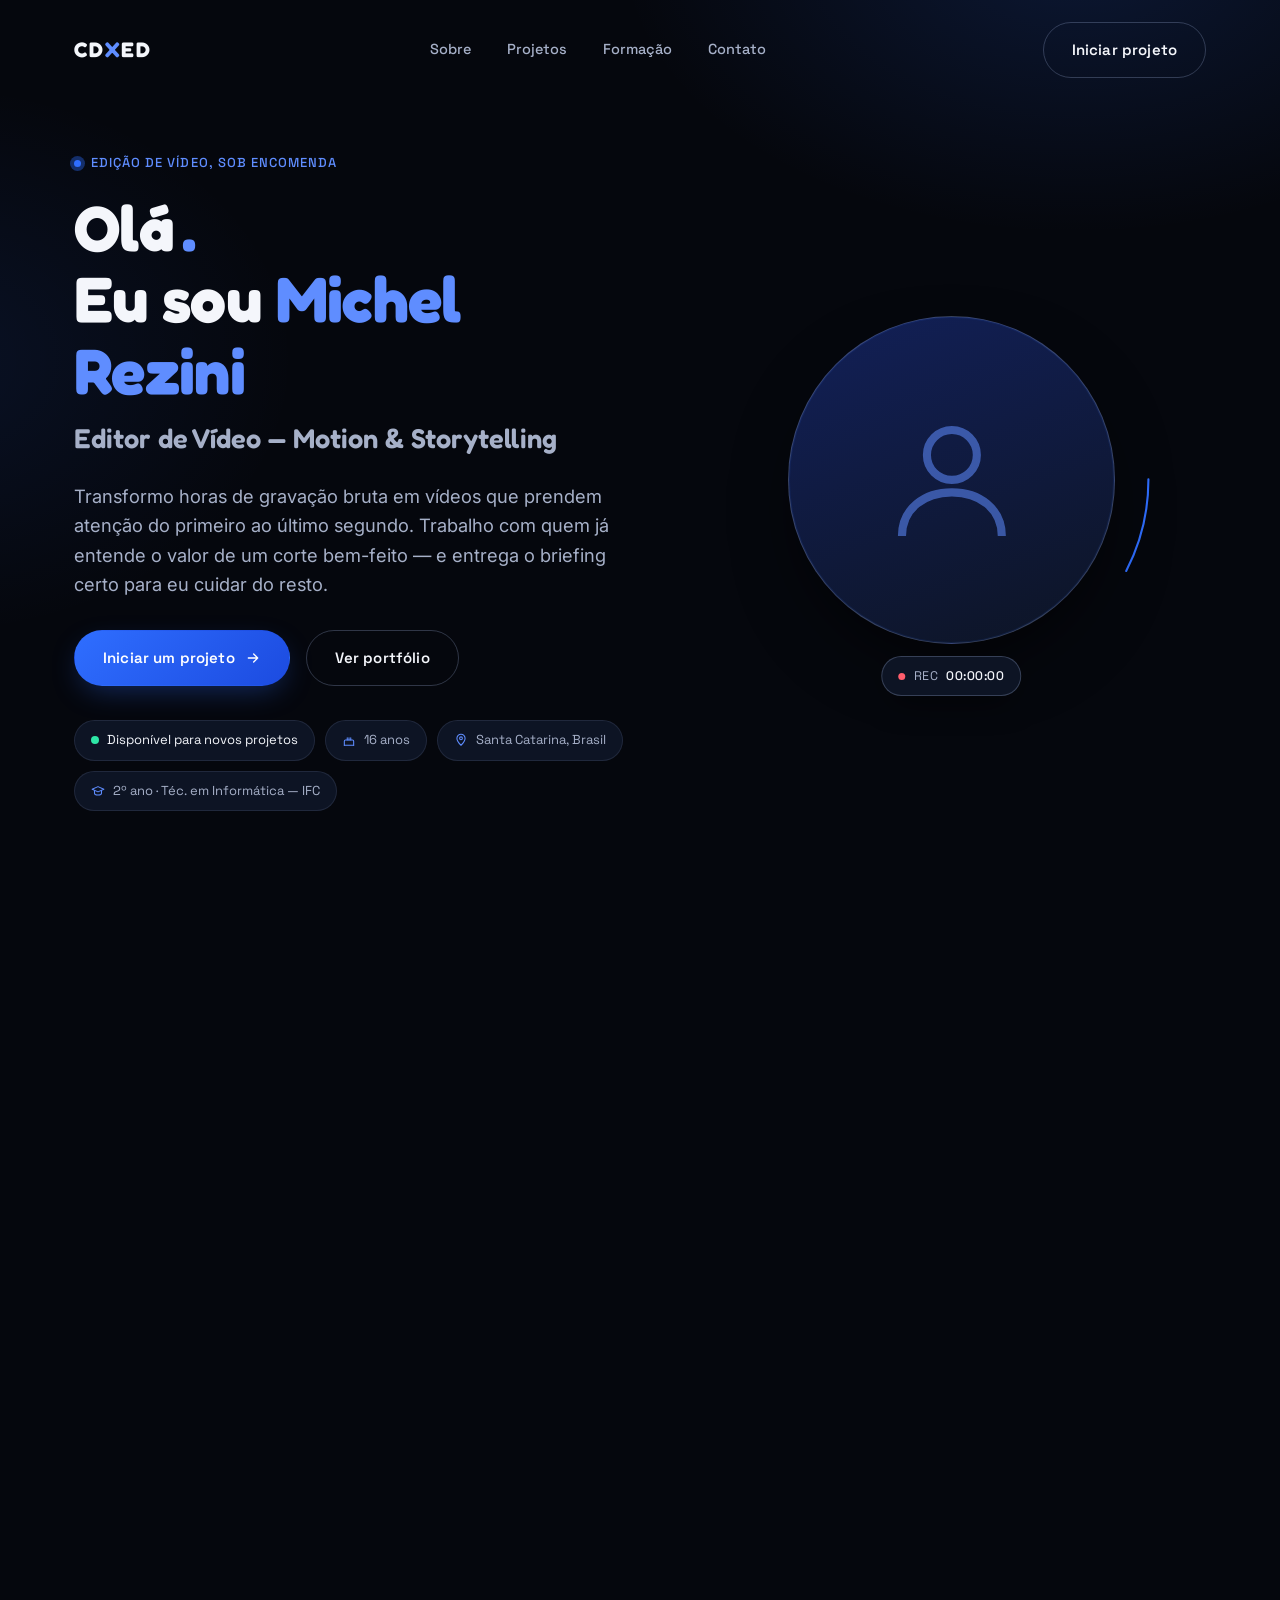
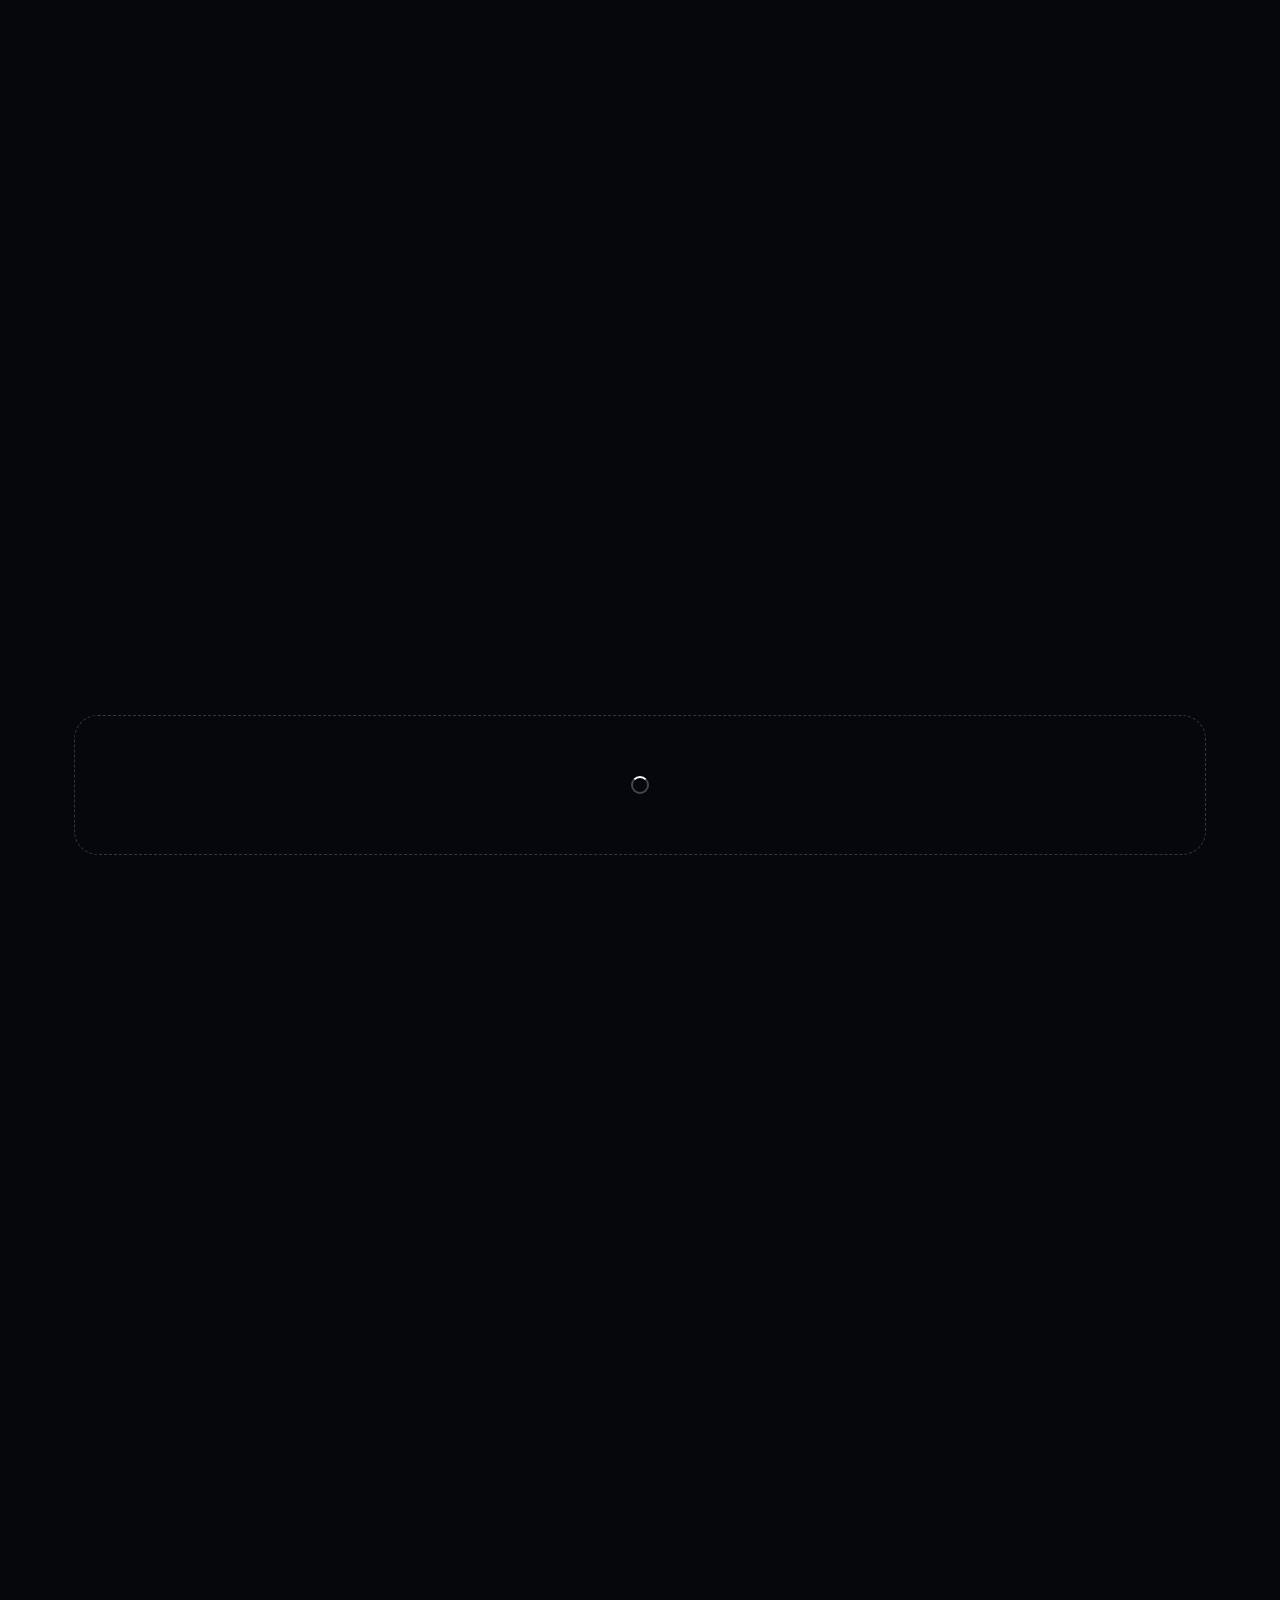
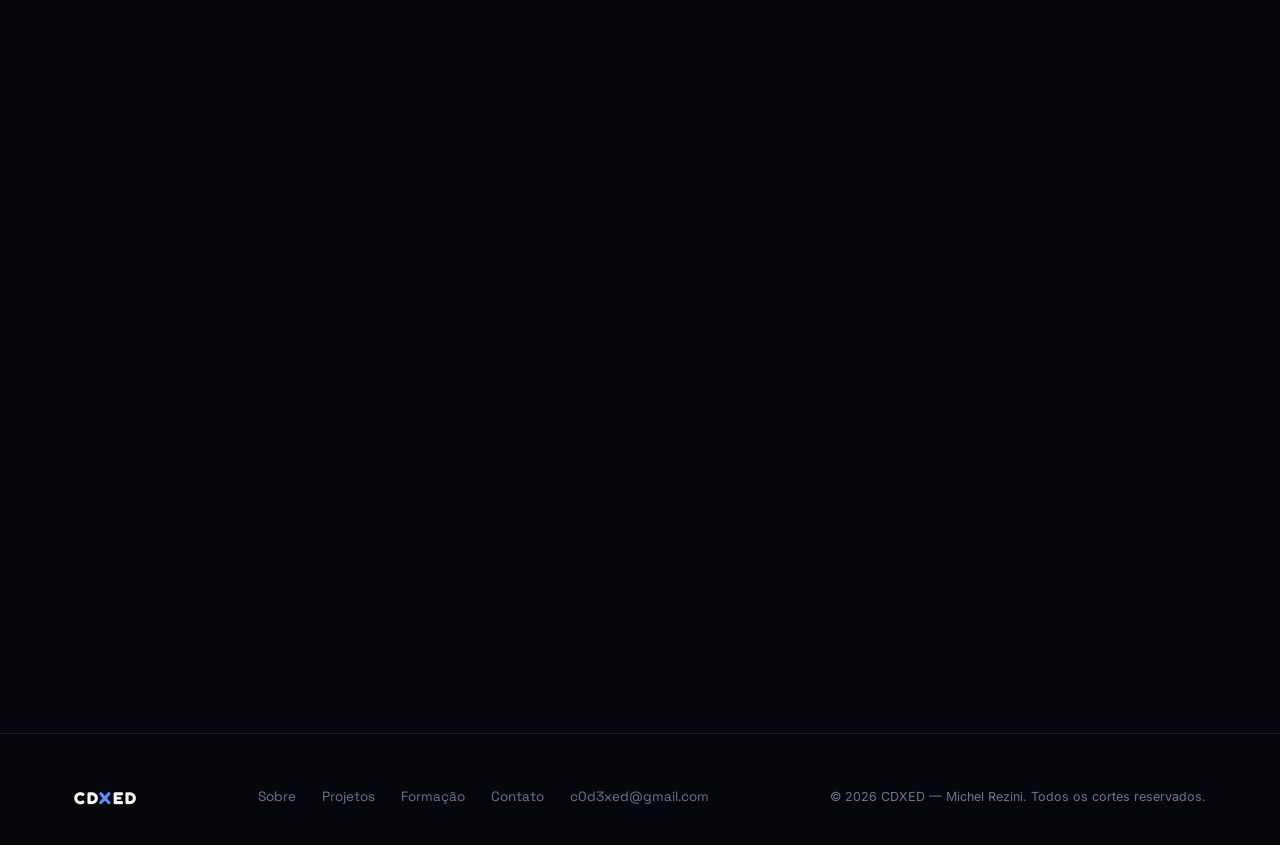
==== commit b1002bf4: "at1" ====
--- a/index.html
+++ b/index.html
@@ -3,8 +3,8 @@
 <head>
 <meta charset="UTF-8">
 <meta name="viewport" content="width=device-width, initial-scale=1.0">
-<title>CDXED — Michel Rezini | Editor de Vídeo</title>
-<meta name="description" content="Portfólio de Michel Rezini (CDXED), editor de vídeo em Santa Catarina. Edição, motion e storytelling com Shotcut, Photoshop, Clipchamp e IA.">
+<title>CDXED | Editor de Vídeo</title>
+<meta name="description" content="Portfólio de Michel Rezini (C0d3X), editor de vídeo. Edição, motion e storytelling com Shotcut, Photoshop, Clipchamp e IA.">
 
 <link rel="shortcut icon" href="favicon.png">
 <link rel="icon" type="image/png" sizes="32x32" href="assets/favicon-32.png">
@@ -18,6 +18,13 @@
 
 <link rel="stylesheet" href="css/base.css">
 <link rel="stylesheet" href="css/style.css">
+
+<title>CDXED | Editor de Vídeo</title>
+<meta name="description" content="Portfólio de Michel Rezini (C0d3X), editor de vídeo.">
+<meta name="keywords" content="Edição, motion e storytelling com Shotcut, Photoshop, Clipchamp e IA">
+<meta name="author" content="CDXED">
+<meta name="robots" content="index, follow">
+
 </head>
 <body>
 <div class="ambient" aria-hidden="true"></div>
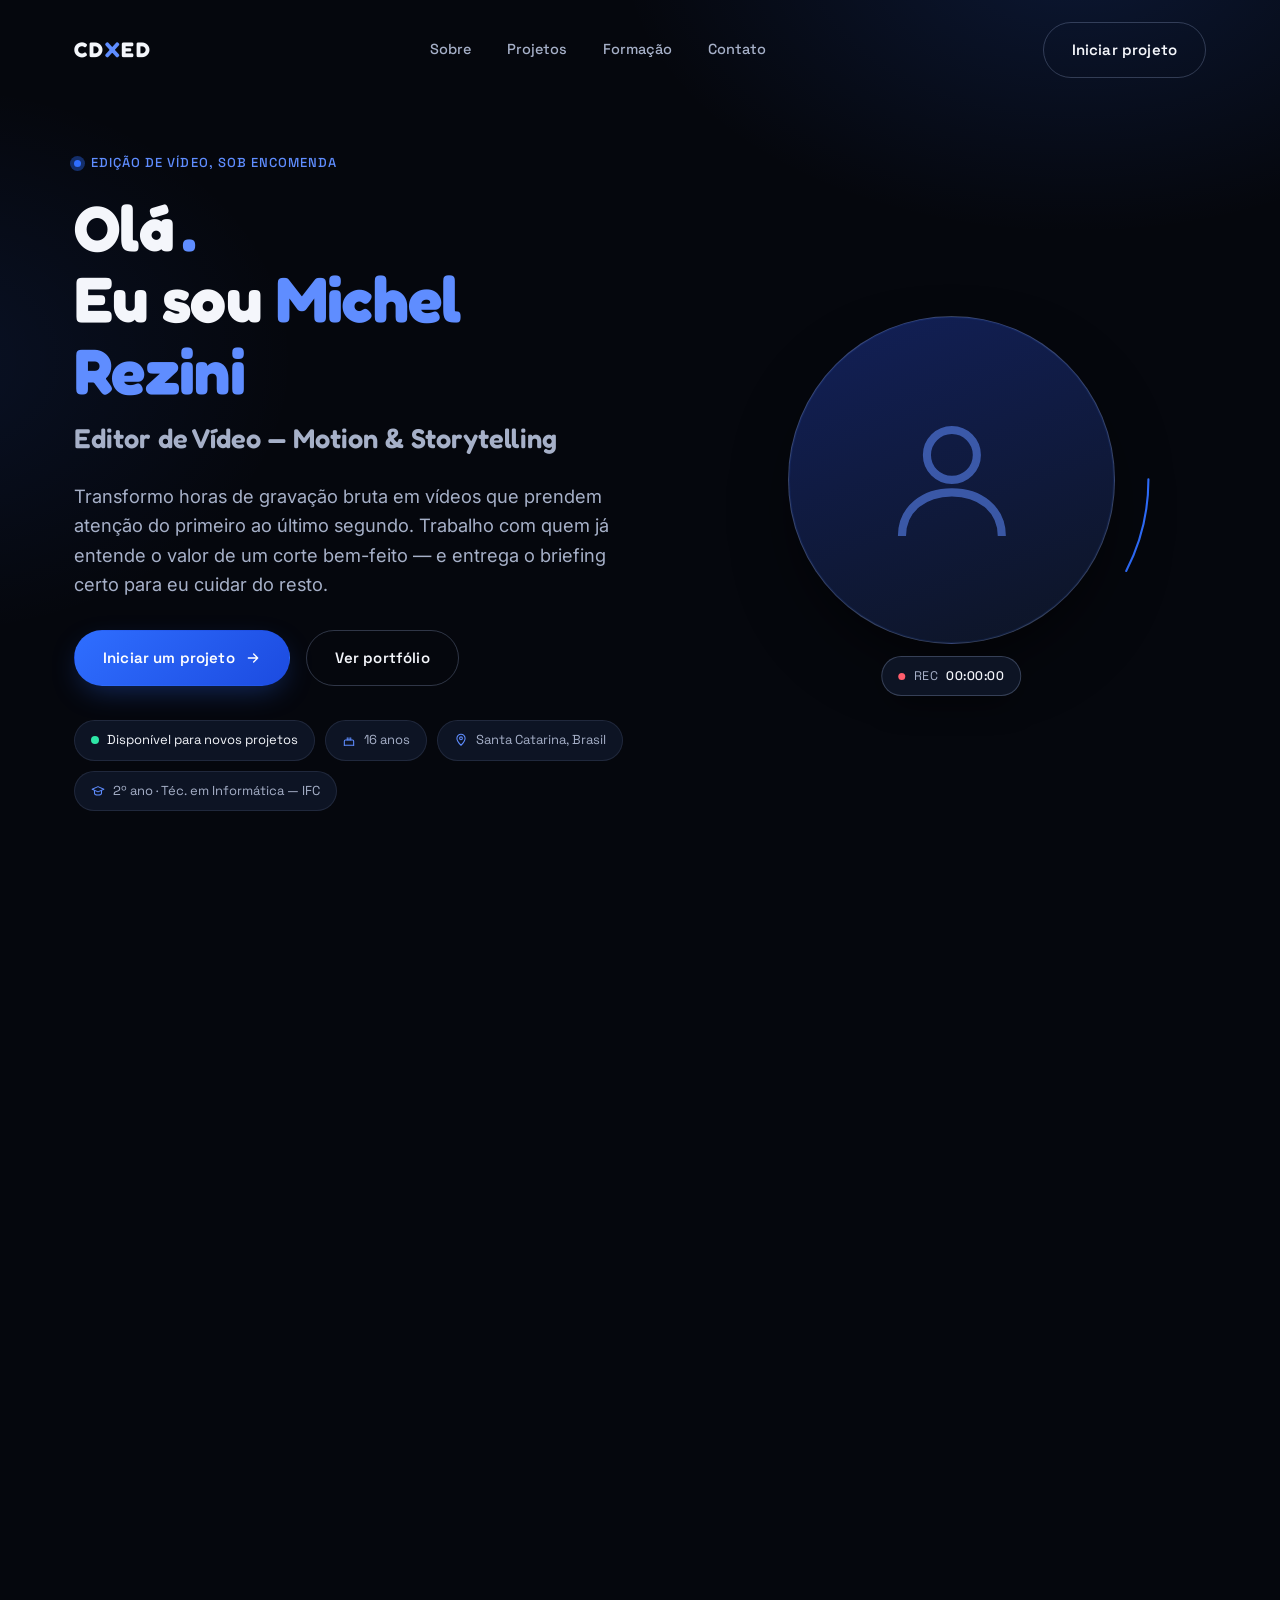
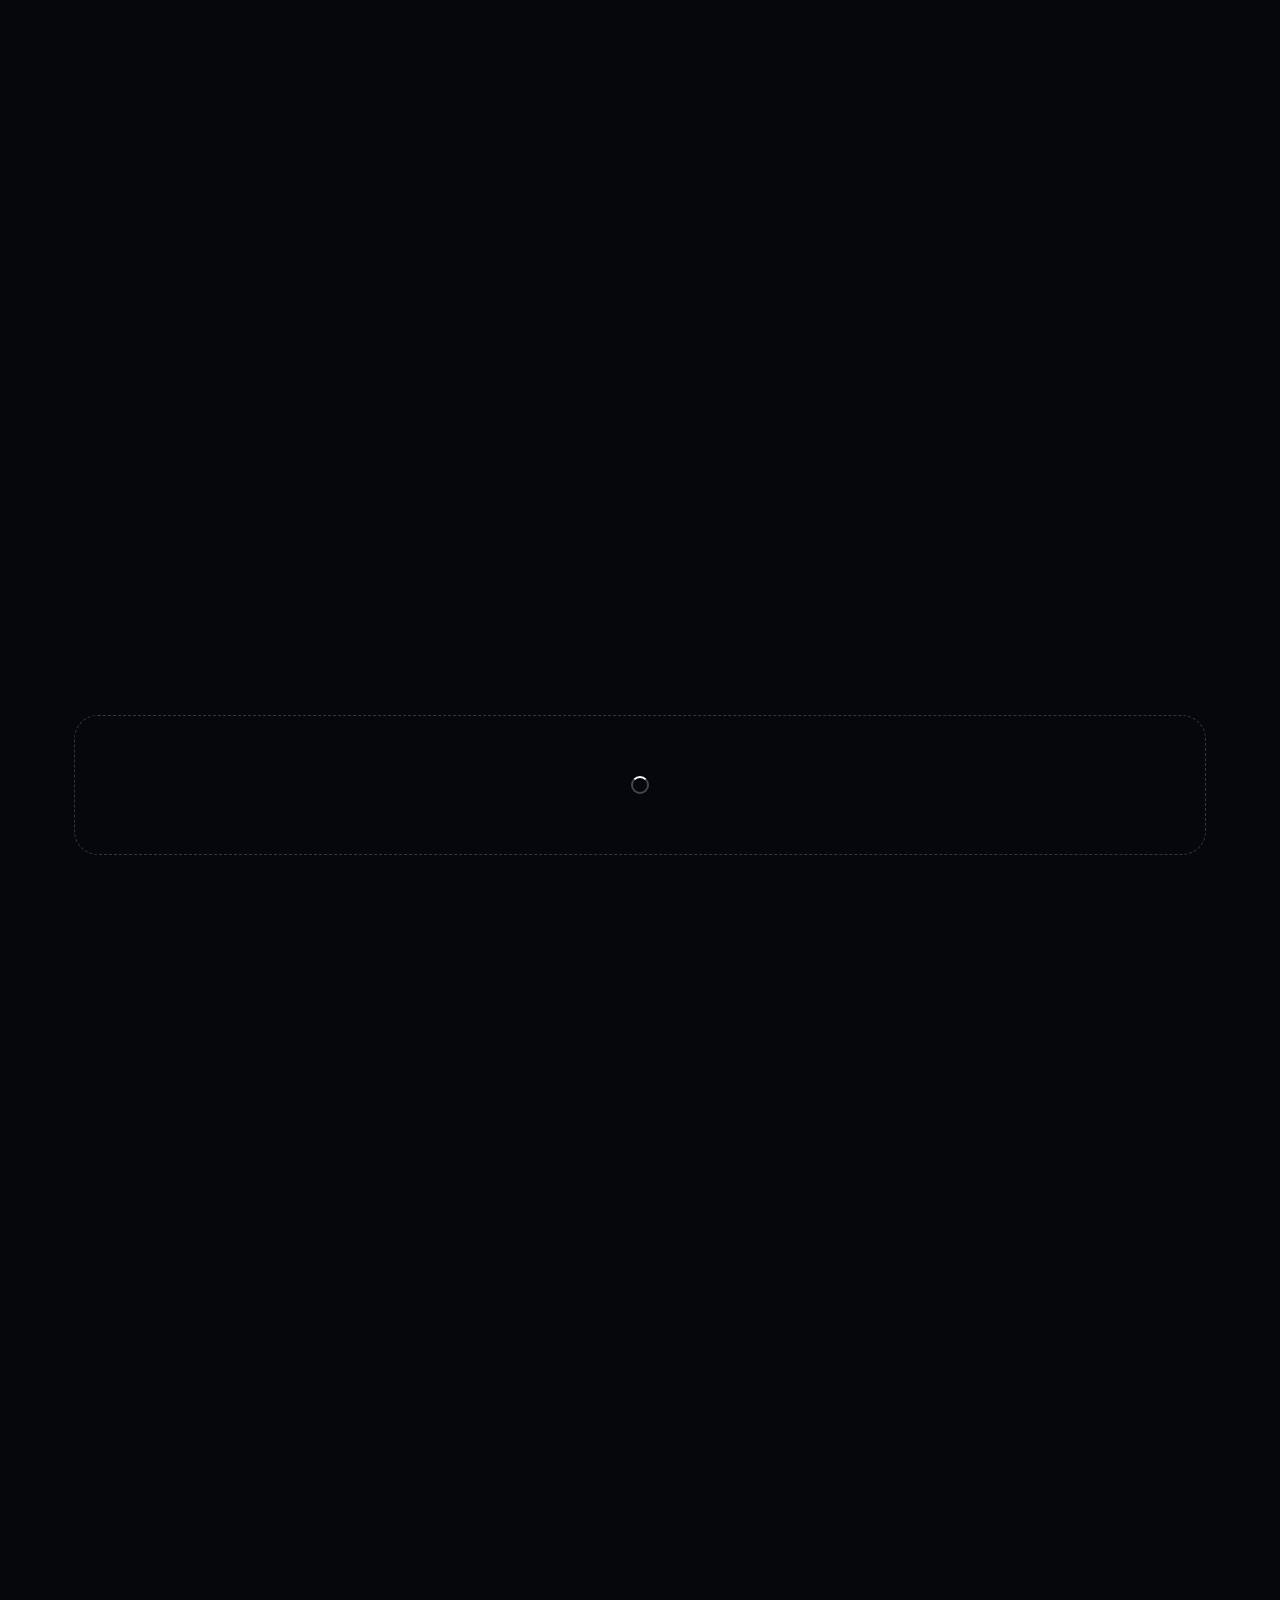
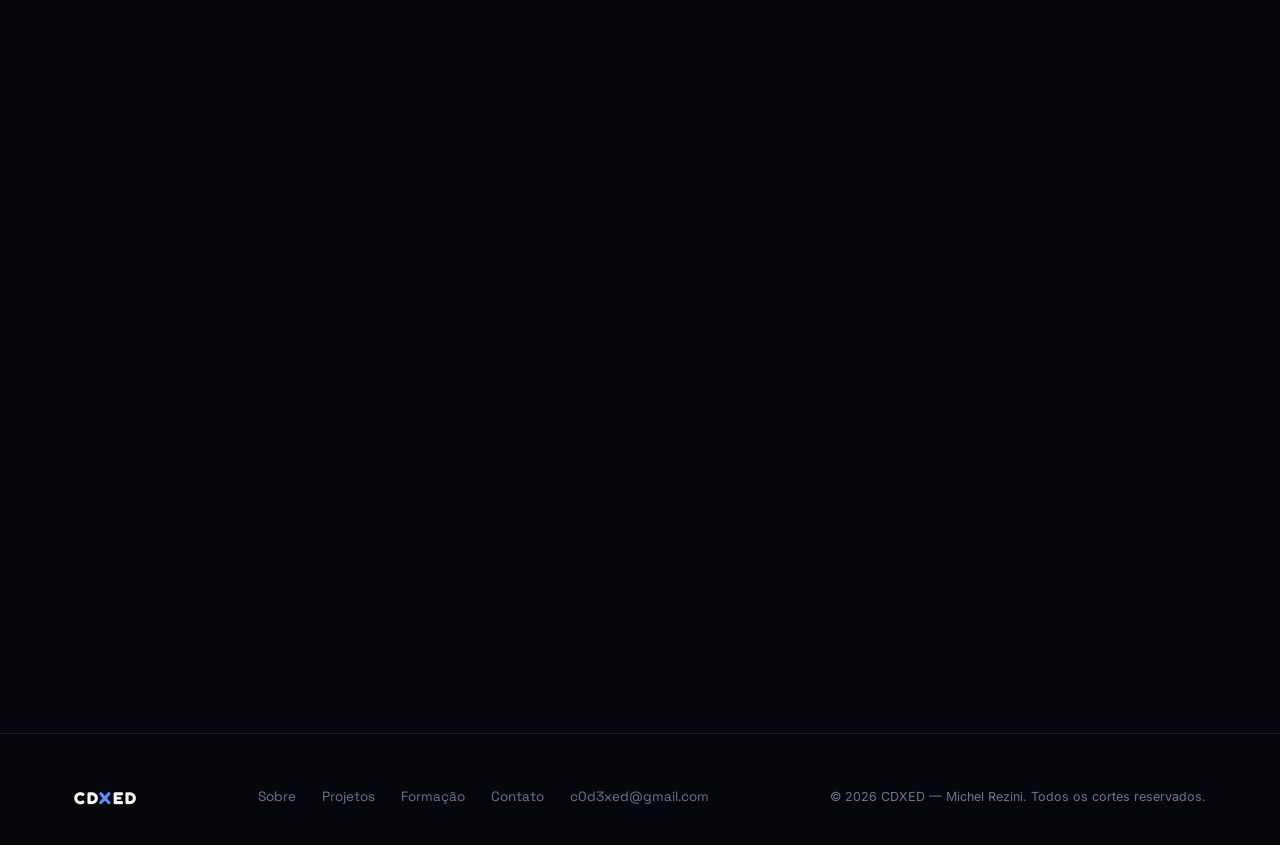
==== commit 80163871: "at3" ====
--- a/index.html
+++ b/index.html
@@ -6,7 +6,7 @@
 <title>CDXED | Editor de Vídeo</title>
 <meta name="description" content="Portfólio de Michel Rezini (C0d3X), editor de vídeo. Edição, motion e storytelling com Shotcut, Photoshop, Clipchamp e IA.">
 
-<link rel="shortcut icon" href="favicon.png">
+<link rel="shortcut icon" href="favicon.ico">
 <link rel="icon" type="image/png" sizes="32x32" href="assets/favicon-32.png">
 <link rel="icon" type="image/png" sizes="16x16" href="assets/favicon-16.png">
 <link rel="apple-touch-icon" sizes="180x180" href="assets/favicon-180.png">
@@ -19,7 +19,6 @@
 <link rel="stylesheet" href="css/base.css">
 <link rel="stylesheet" href="css/style.css">
 
-<title>CDXED | Editor de Vídeo</title>
 <meta name="description" content="Portfólio de Michel Rezini (C0d3X), editor de vídeo.">
 <meta name="keywords" content="Edição, motion e storytelling com Shotcut, Photoshop, Clipchamp e IA">
 <meta name="author" content="CDXED">
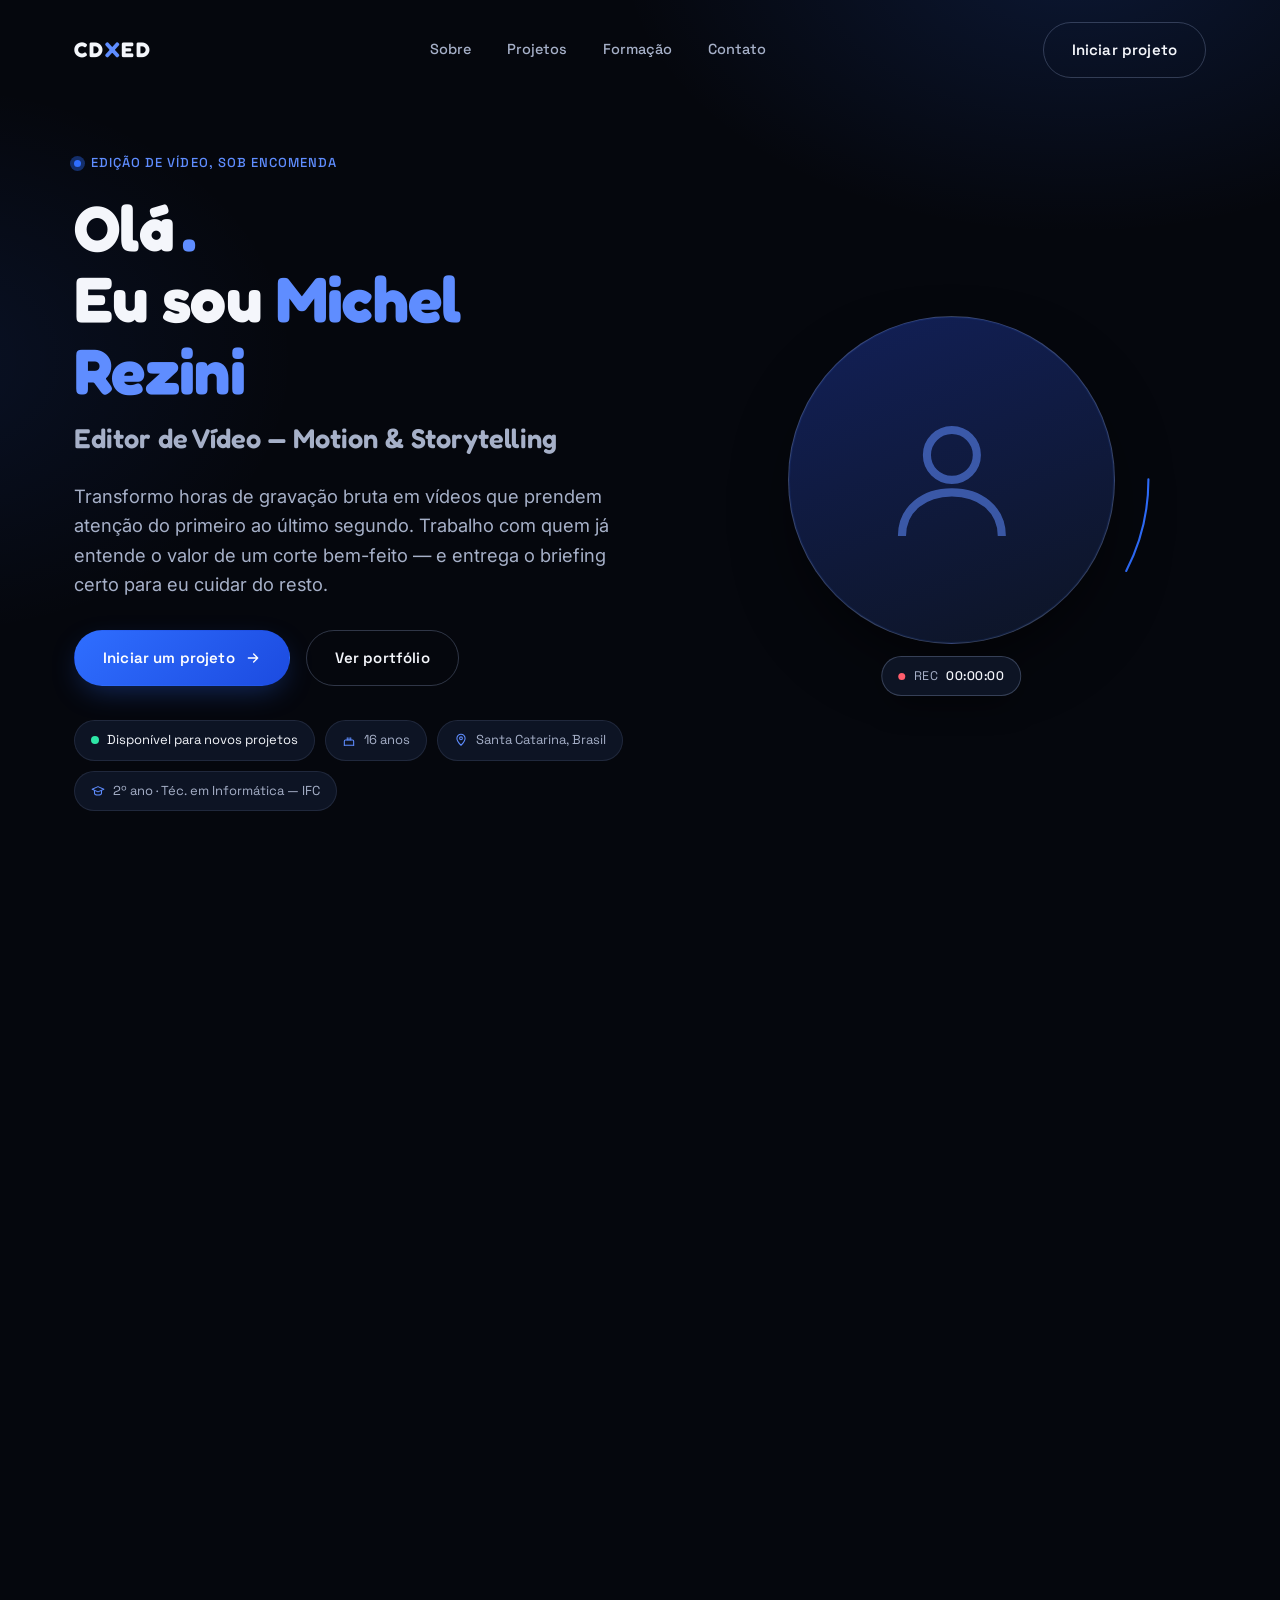
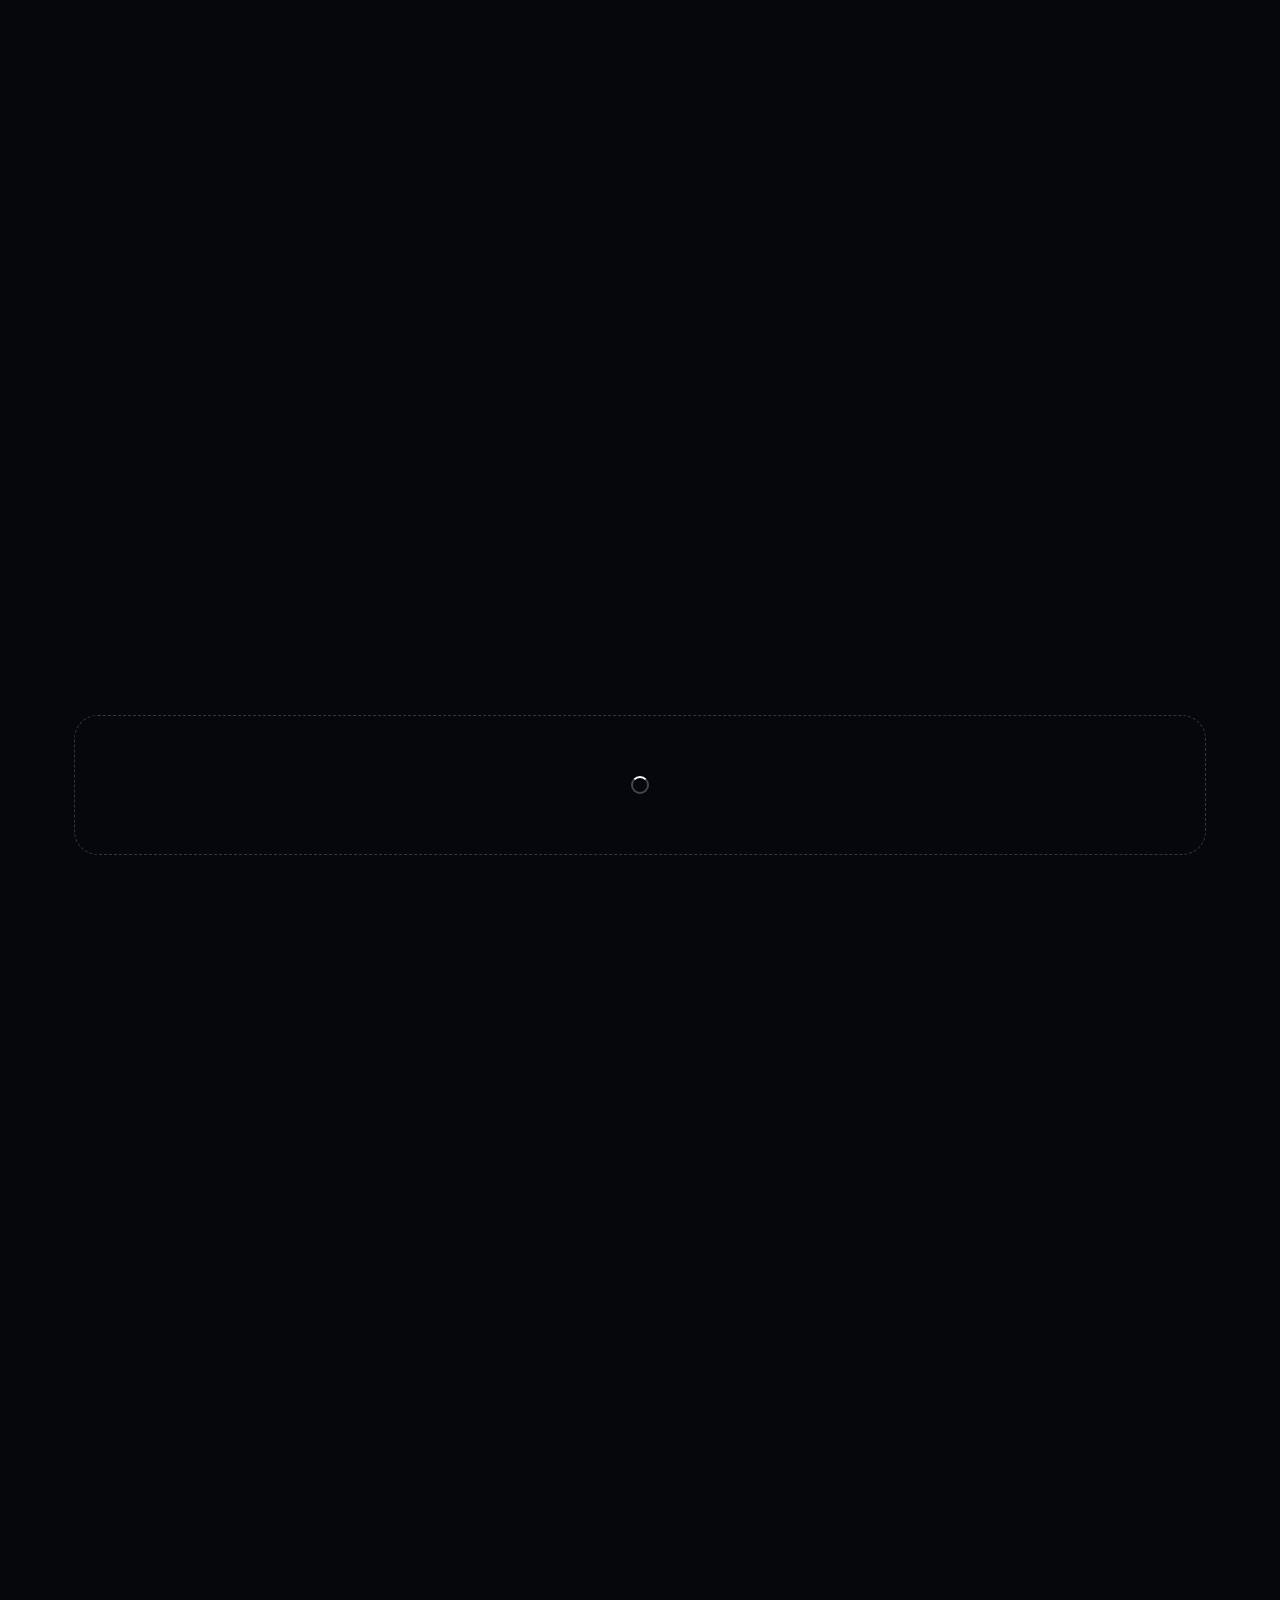
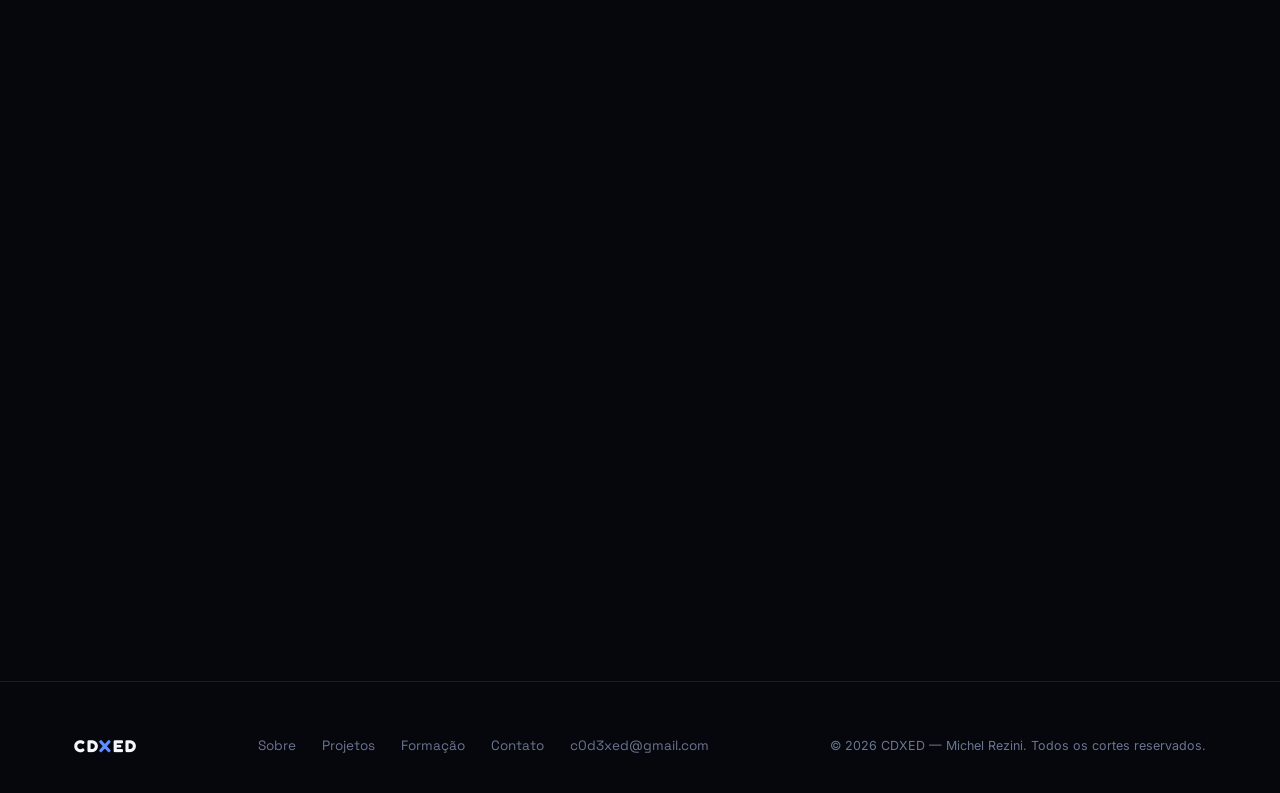
==== commit 465062d9: "at4" ====
--- a/index.html
+++ b/index.html
@@ -6,7 +6,7 @@
 <title>CDXED | Editor de Vídeo</title>
 <meta name="description" content="Portfólio de Michel Rezini (C0d3X), editor de vídeo. Edição, motion e storytelling com Shotcut, Photoshop, Clipchamp e IA.">
 
-<link rel="shortcut icon" href="favicon.ico">
+<link rel="shortcut icon" href="favicon.png">
 <link rel="icon" type="image/png" sizes="32x32" href="assets/favicon-32.png">
 <link rel="icon" type="image/png" sizes="16x16" href="assets/favicon-16.png">
 <link rel="apple-touch-icon" sizes="180x180" href="assets/favicon-180.png">
@@ -19,6 +19,7 @@
 <link rel="stylesheet" href="css/base.css">
 <link rel="stylesheet" href="css/style.css">
 
+<title>CDXED | Editor de Vídeo</title>
 <meta name="description" content="Portfólio de Michel Rezini (C0d3X), editor de vídeo.">
 <meta name="keywords" content="Edição, motion e storytelling com Shotcut, Photoshop, Clipchamp e IA">
 <meta name="author" content="CDXED">
@@ -191,28 +192,8 @@
         <h2>Ideias boas não esperam.<br>Prazos bons, também não.</h2>
         <p class="lede">Não entro em qualquer briefing — entro nos que têm potencial de virar um vídeo memorável. Me conte o objetivo, o prazo e o material bruto que você tem; eu devolvo o caminho mais direto até um corte final que funciona. Alinho poucos projetos por vez para manter a qualidade de cada entrega — se as vagas do mês fecharem, você entra na fila do próximo ciclo.</p>
 
-        <div class="contact-actions">
-          <a class="btn btn-primary" id="mailBtn" href="mailto:c0d3xed@gmail.com?subject=Novo%20projeto%20de%20edi%C3%A7%C3%A3o&body=Ol%C3%A1%20Michel%2C%0D%0A%0D%0AQuero%20conversar%20sobre%20um%20projeto.%0D%0A%0D%0AObjetivo%3A%20%0D%0APrazo%3A%20%0D%0AMaterial%20bruto%20dispon%C3%ADvel%3A%20">
-            <svg viewBox="0 0 24 24" fill="none" stroke="currentColor" stroke-width="1.8" stroke-linecap="round" stroke-linejoin="round"><rect x="3" y="5" width="18" height="14" rx="2.5"/><path d="M3.5 6.5L12 13l8.5-6.5"/></svg>
-            Enviar e-mail
-          </a>
-          <button class="btn btn-ghost" id="discordBtn">
-            <svg xmlns="http://www.w3.org/2000/svg" width="16" height="16" fill="currentColor" class="bi bi-discord" viewBox="0 0 16 16">
-  <path d="M13.545 2.907a13.2 13.2 0 0 0-3.257-1.011.05.05 0 0 0-.052.025c-.141.25-.297.577-.406.833a12.2 12.2 0 0 0-3.658 0 8 8 0 0 0-.412-.833.05.05 0 0 0-.052-.025c-1.125.194-2.22.534-3.257 1.011a.04.04 0 0 0-.021.018C.356 6.024-.213 9.047.066 12.032q.003.022.021.037a13.3 13.3 0 0 0 3.995 2.02.05.05 0 0 0 .056-.019q.463-.63.818-1.329a.05.05 0 0 0-.01-.059l-.018-.011a9 9 0 0 1-1.248-.595.05.05 0 0 1-.02-.066l.015-.019q.127-.095.248-.195a.05.05 0 0 1 .051-.007c2.619 1.196 5.454 1.196 8.041 0a.05.05 0 0 1 .053.007q.121.1.248.195a.05.05 0 0 1-.004.085 8 8 0 0 1-1.249.594.05.05 0 0 0-.03.03.05.05 0 0 0 .003.041c.24.465.515.909.817 1.329a.05.05 0 0 0 .056.019 13.2 13.2 0 0 0 4.001-2.02.05.05 0 0 0 .021-.037c.334-3.451-.559-6.449-2.366-9.106a.03.03 0 0 0-.02-.019m-8.198 7.307c-.789 0-1.438-.724-1.438-1.612s.637-1.613 1.438-1.613c.807 0 1.45.73 1.438 1.613 0 .888-.637 1.612-1.438 1.612m5.316 0c-.788 0-1.438-.724-1.438-1.612s.637-1.613 1.438-1.613c.807 0 1.451.73 1.438 1.613 0 .888-.631 1.612-1.438 1.612"/>
-</svg>
-            Chamar no Discord
-          </button>
-        </div>
-
-        <div class="contact-copy-row">
-          <span class="copy-item" data-copy="c0d3xed@gmail.com">
-            <svg viewBox="0 0 24 24" fill="none" stroke="currentColor" stroke-width="1.8" stroke-linecap="round" stroke-linejoin="round"><rect x="8" y="8" width="13" height="13" rx="2.3"/><path d="M16 8V5.5A2.5 2.5 0 0 0 13.5 3H5.5A2.5 2.5 0 0 0 3 5.5v8A2.5 2.5 0 0 0 5.5 16H8"/></svg>
-            c0d3xed@gmail.com
-          </span>
-          <span class="copy-item" data-copy="c0d3xx">
-            <svg viewBox="0 0 24 24" fill="none" stroke="currentColor" stroke-width="1.8" stroke-linecap="round" stroke-linejoin="round"><rect x="8" y="8" width="13" height="13" rx="2.3"/><path d="M16 8V5.5A2.5 2.5 0 0 0 13.5 3H5.5A2.5 2.5 0 0 0 3 5.5v8A2.5 2.5 0 0 0 5.5 16H8"/></svg>
-            @c0d3xx (Discord)
-          </span>
+        <div class="contact-actions" id="contactActions">
+          <div class="spinner" style="margin:0 auto;"></div>
         </div>
       </div>
     </div>
--- a/css/style.css
+++ b/css/style.css
@@ -263,14 +263,9 @@
 }
 .contact-panel h2{ max-width: 760px; margin: 0 auto 18px; }
 .contact-panel .lede{ margin: 0 auto 40px; max-width: 620px; }
-.contact-actions{ display: flex; gap: 16px; justify-content: center; flex-wrap: wrap; }
-.contact-copy-row{ margin-top: 26px; display: flex; gap: 24px; justify-content: center; flex-wrap: wrap; }
-.copy-item{
-  display: inline-flex; align-items: center; gap: 10px; font-family: var(--font-ui); font-size: 13.5px; color: var(--ink-faint);
-  cursor: pointer; transition: color .25s var(--ease);
-}
-.copy-item:hover{ color: var(--blue-bright); }
-.copy-item svg{ width: 15px; height: 15px; }
+.contact-actions{ display: flex; gap: 16px; justify-content: center; flex-wrap: wrap; align-items: center; min-height: 52px; }
+.contact-btn[href]{ cursor: pointer; }
+.contact-btn:not([href]):not(button){ cursor: default; }
 
 /* ---------------- Footer ---------------- */
 .site-footer{ padding: 50px 0 34px; border-top: 1px solid var(--line); position: relative; z-index: 1; }
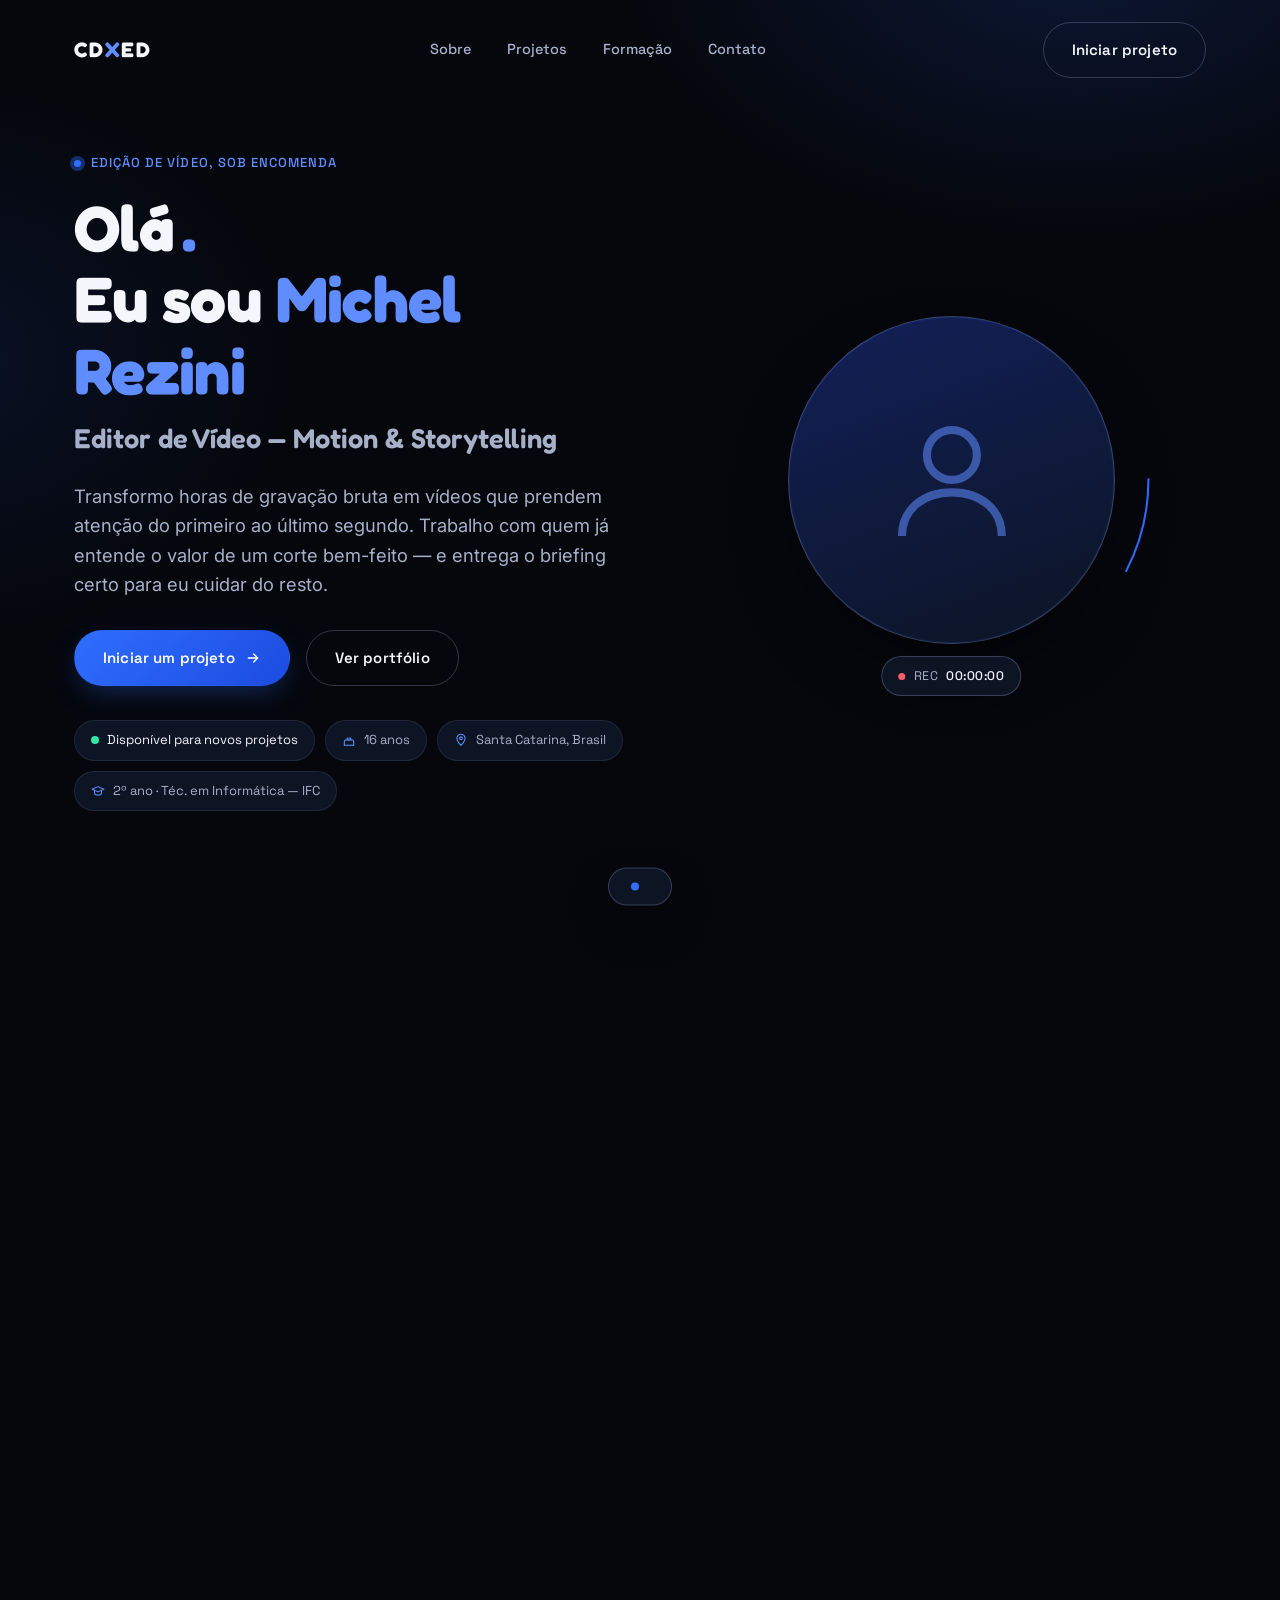
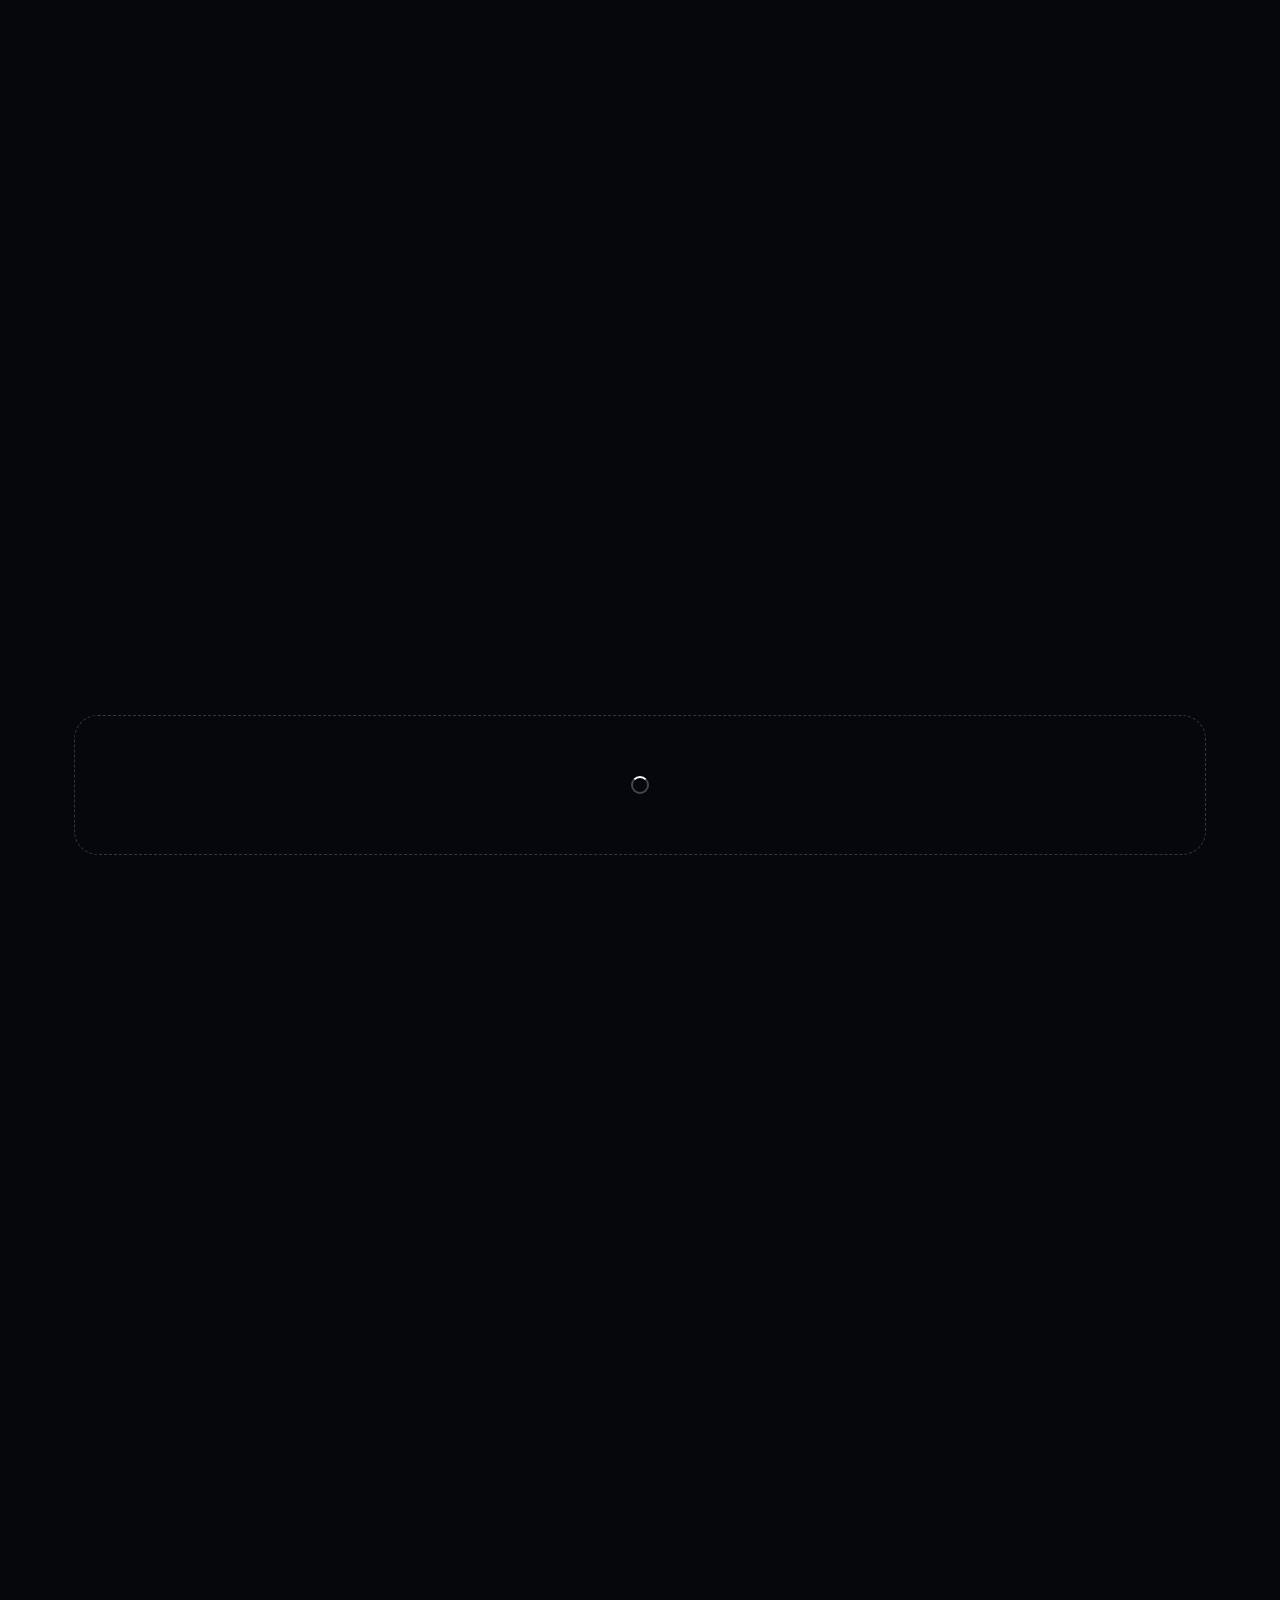
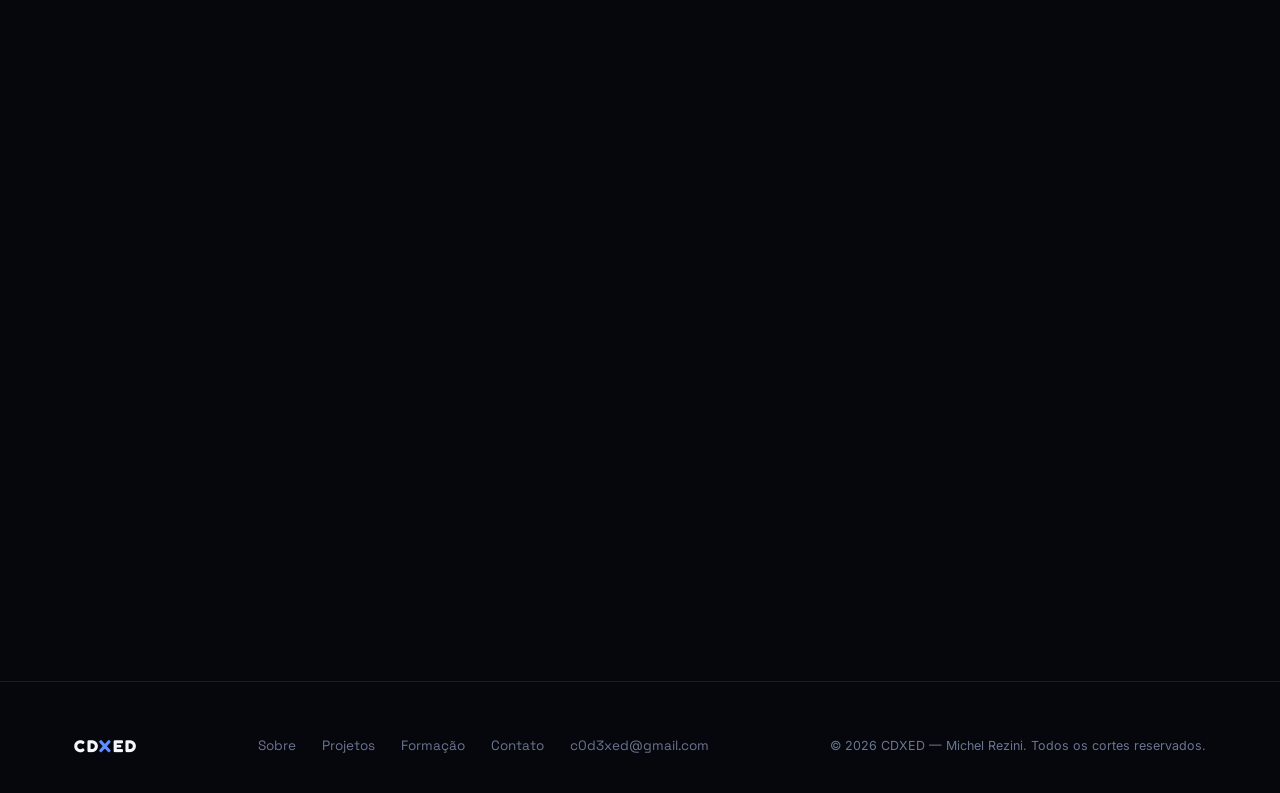
==== commit 6a03756d: "at4.1" ====
--- a/index.html
+++ b/index.html
@@ -227,7 +227,7 @@
   </div>
 </div>
 
-<!-- <div class="toast" id="toast"><span class="toast-dot"></span><span id="toastMsg"></span></div> -->
+<div class="toast" id="toast"><span class="toast-dot"></span><span id="toastMsg"></span></div>
 
 <script type="module" src="js/main.js"></script>
 </body>
--- a/css/base.css
+++ b/css/base.css
@@ -233,7 +233,7 @@
 }
 @keyframes spin{ to{ transform: rotate(360deg); } }
 
-/* ---- Toast ----
+/* ---- Toast ---- */
 .toast{
   position: fixed;
   left: 50%;
@@ -256,4 +256,4 @@
 .toast.ok .toast-dot{ background: var(--success); }
 .toast.err{ border-color: rgba(255,93,108,.35); }
 .toast.err .toast-dot{ background: var(--danger); }
-.toast-dot{ width: 8px; height: 8px; border-radius: 50%; background: var(--blue); flex: none; } */
+.toast-dot{ width: 8px; height: 8px; border-radius: 50%; background: var(--blue); flex: none; }
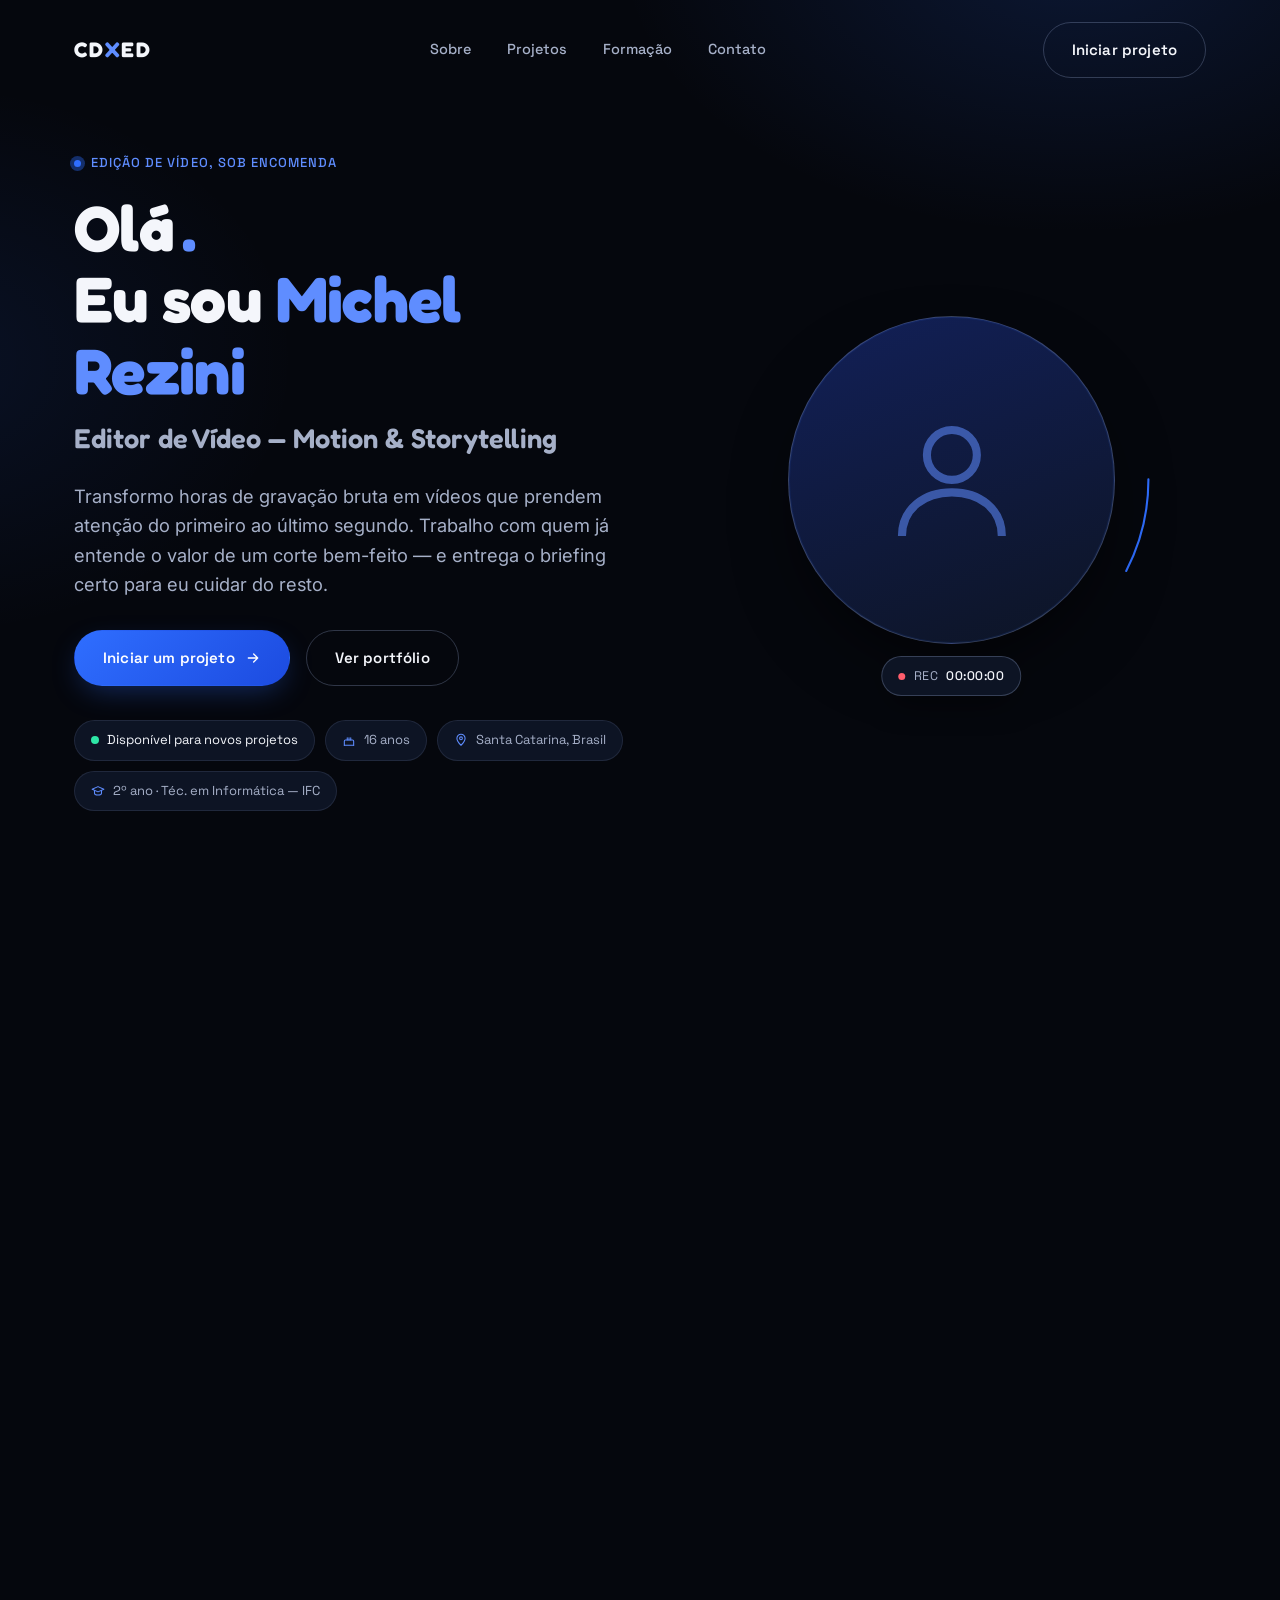
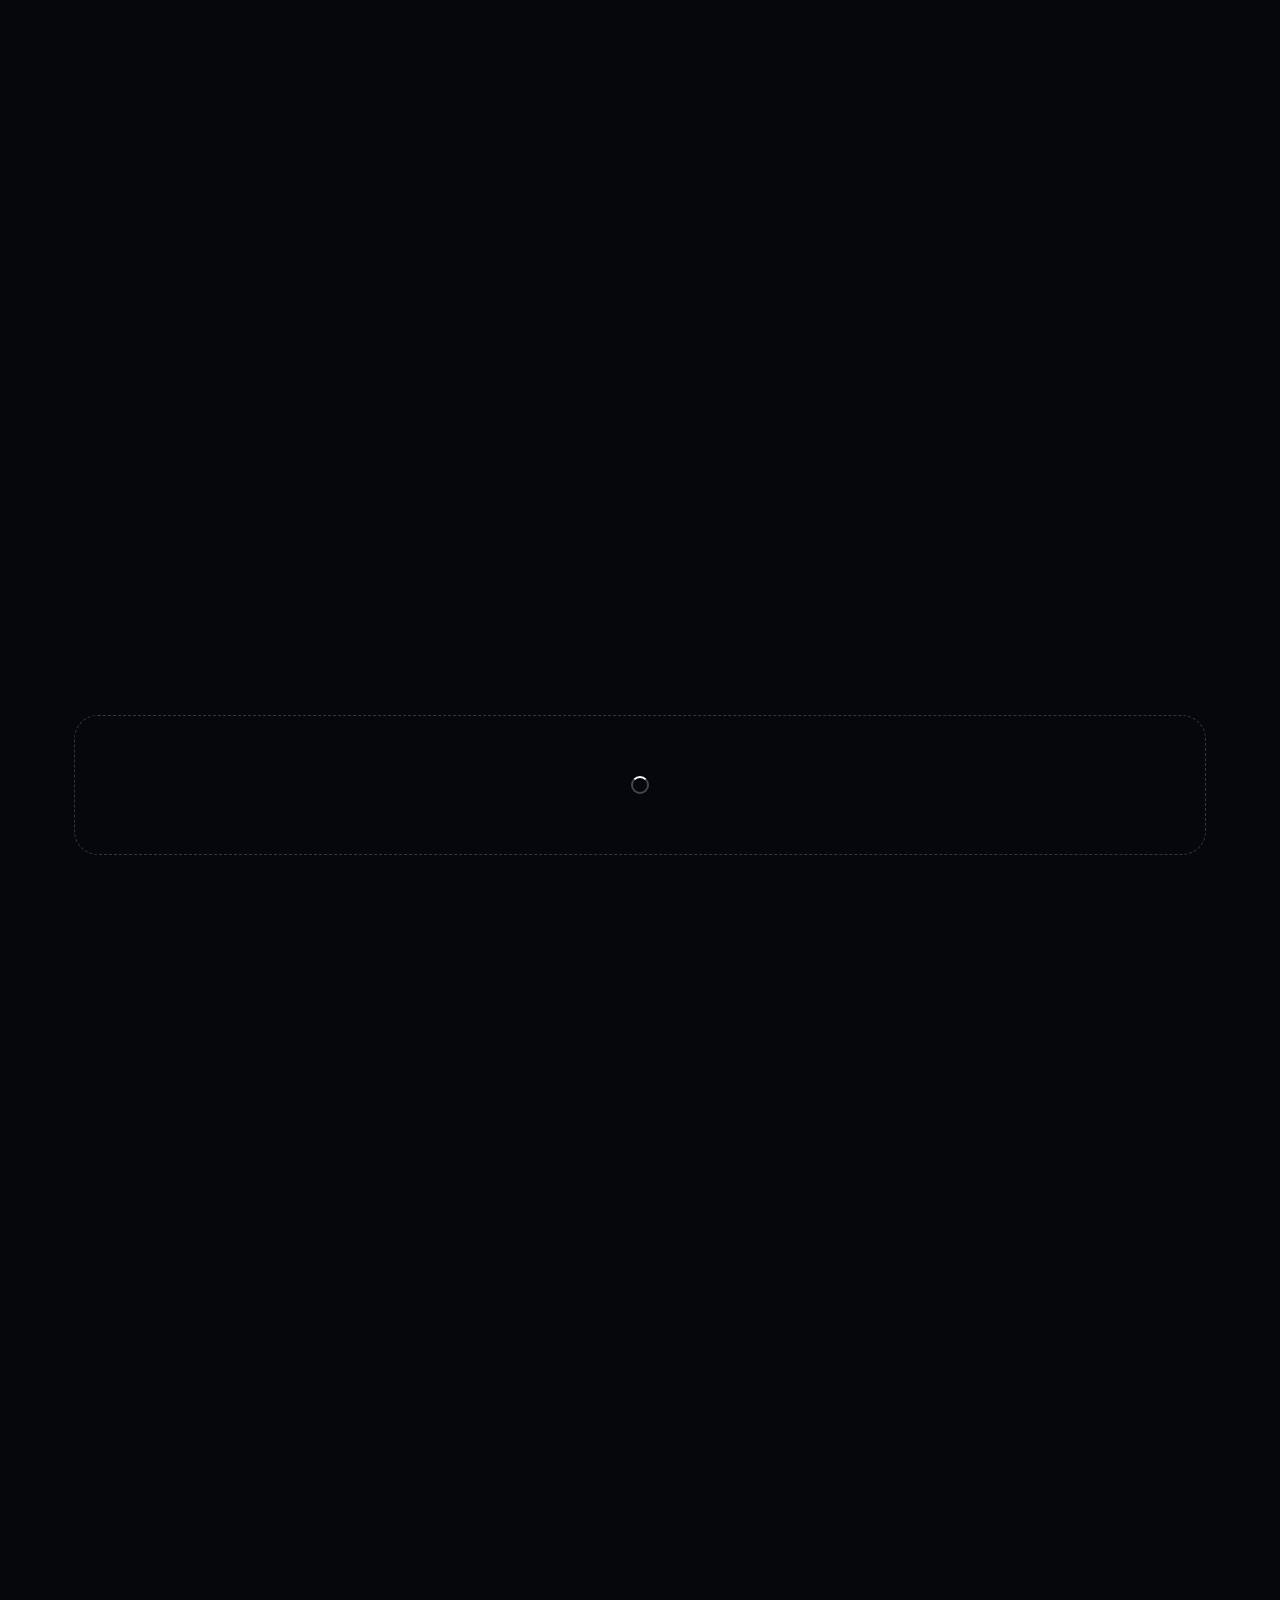
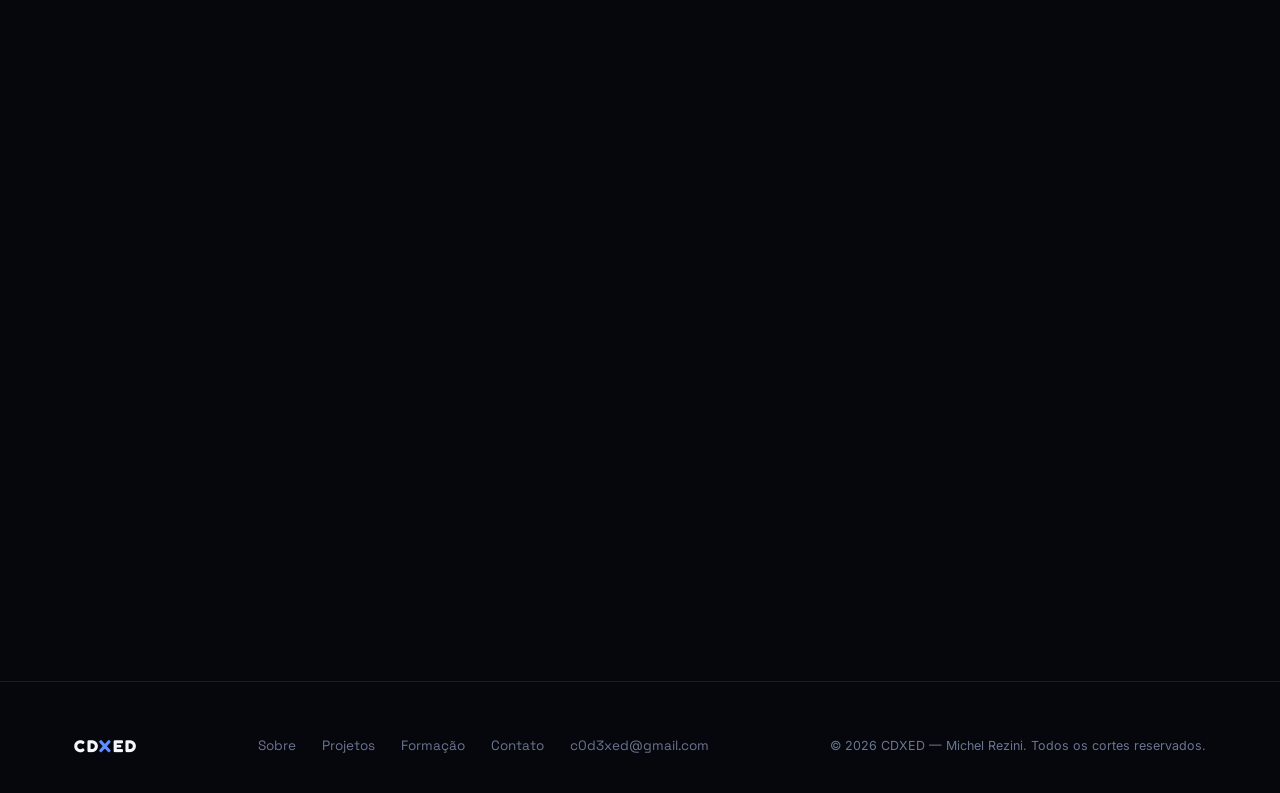
==== commit b870f1ee: "at4.1.1" ====
--- a/index.html
+++ b/index.html
@@ -227,7 +227,7 @@
   </div>
 </div>
 
-<div class="toast" id="toast"><span class="toast-dot"></span><span id="toastMsg"></span></div>
+<!-- <div class="toast" id="toast"><span class="toast-dot"></span><span id="toastMsg"></span></div> -->
 
 <script type="module" src="js/main.js"></script>
 </body>
--- a/css/base.css
+++ b/css/base.css
@@ -233,7 +233,7 @@
 }
 @keyframes spin{ to{ transform: rotate(360deg); } }
 
-/* ---- Toast ---- */
+/* ---- Toast ----
 .toast{
   position: fixed;
   left: 50%;
@@ -256,4 +256,4 @@
 .toast.ok .toast-dot{ background: var(--success); }
 .toast.err{ border-color: rgba(255,93,108,.35); }
 .toast.err .toast-dot{ background: var(--danger); }
-.toast-dot{ width: 8px; height: 8px; border-radius: 50%; background: var(--blue); flex: none; }
+.toast-dot{ width: 8px; height: 8px; border-radius: 50%; background: var(--blue); flex: none; } */
